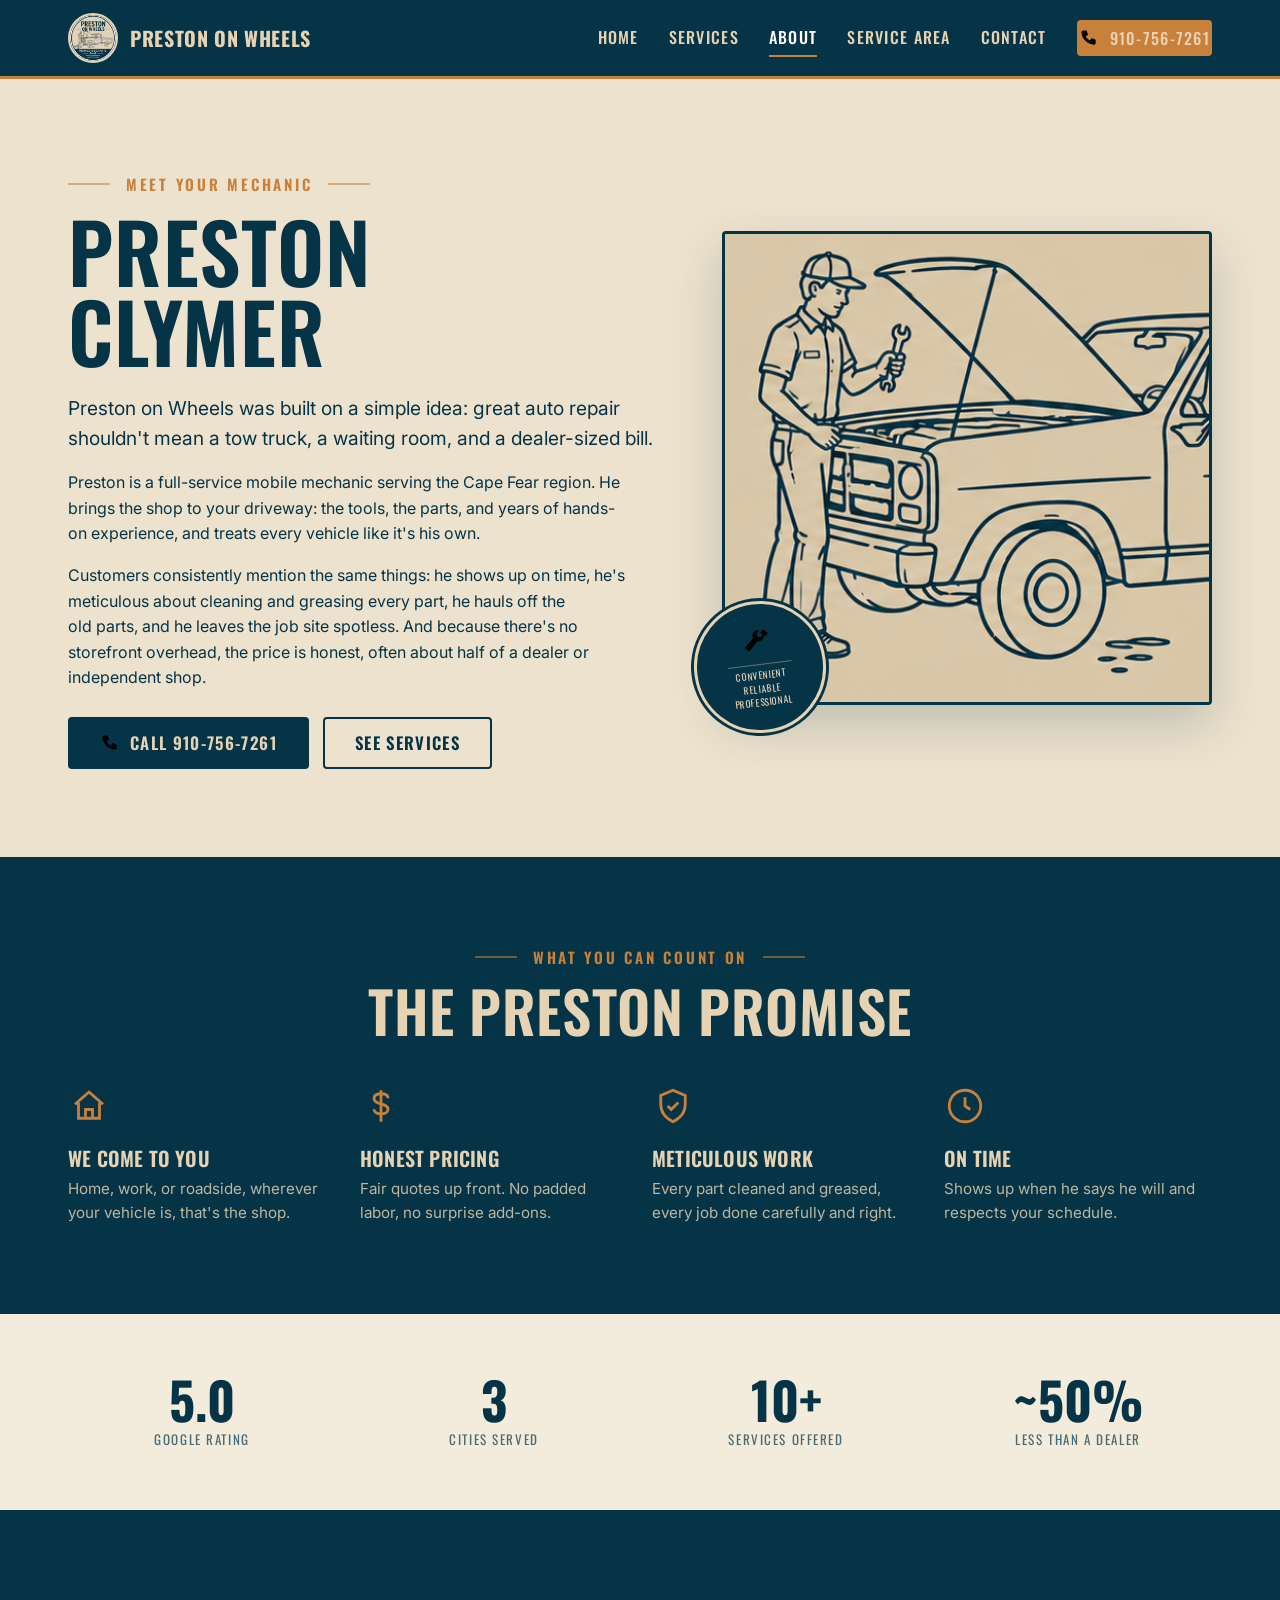
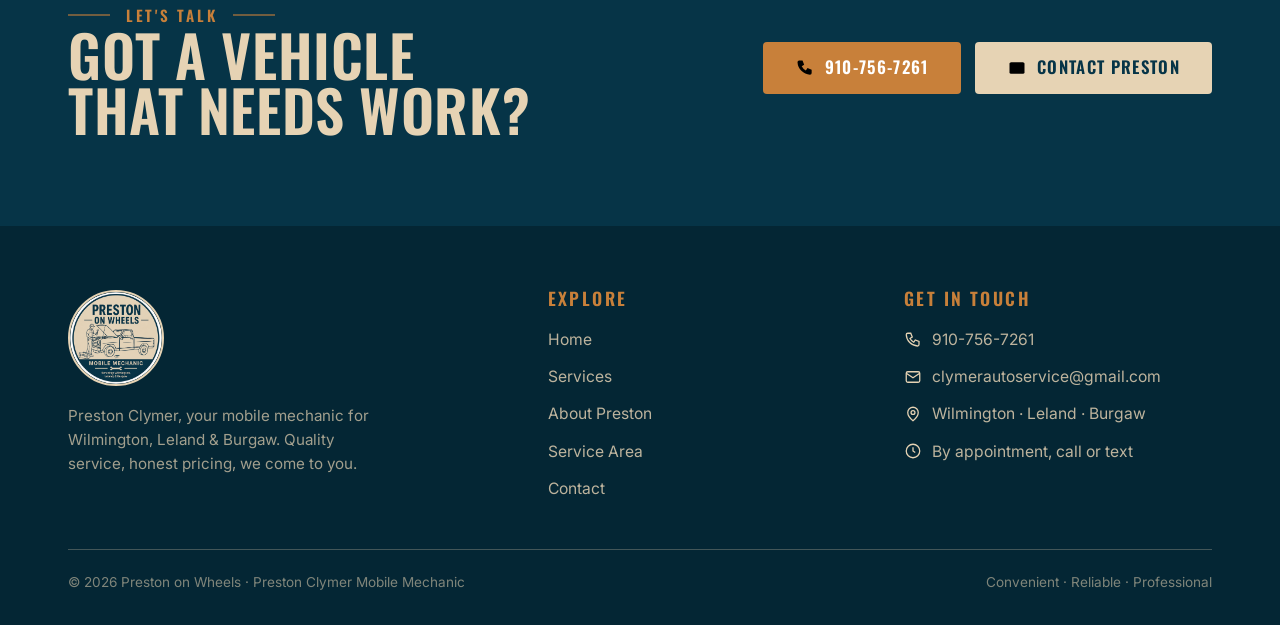
==== about.html @ 5fb44dd3 "Initial implementation of Preston on Wheels website Four-page static site (Home, Services, About, Co" ====
<!DOCTYPE html>
<html lang="en" data-font="oswald">
<head>
<meta charset="UTF-8" />
<meta name="viewport" content="width=device-width, initial-scale=1.0" />
<title>About · Preston on Wheels</title>
<meta name="description" content="Meet Preston Clymer, the mobile mechanic behind Preston on Wheels: honest, meticulous auto repair that comes to you in Wilmington, Leland & Burgaw, NC." />
<link rel="stylesheet" href="styles.css" />
</head>
<body>

<header class="nav">
  <div class="container nav__inner">
    <a class="nav__brand" href="index.html">
      <img src="assets/logo-circle.png" alt="Preston on Wheels" />
      <span class="nav__brand-text"><span>Preston on Wheels</span></span>
    </a>
    <button class="nav__toggle" aria-label="Menu" onclick="document.getElementById('navlinks').classList.toggle('open')">
      <svg width="28" height="28"><use href="assets/icons.svg#i-menu"/></svg>
    </button>
    <nav class="nav__links" id="navlinks">
      <a href="index.html">Home</a>
      <a href="services.html">Services</a>
      <a href="about.html" aria-current="page">About</a>
      <a href="index.html#area">Service Area</a>
      <a href="contact.html">Contact</a>
      <a class="btn btn--amber nav__phone" href="tel:9107567261"><svg><use href="assets/icons.svg#i-phone"/></svg> 910-756-7261</a>
    </nav>
  </div>
</header>

<!-- intro split -->
<section class="section section--cream about-intro">
  <div class="container about-intro__grid">
    <div class="about-intro__text reveal">
      <span class="eyebrow eyebrow--amber both">Meet Your Mechanic</span>
      <h1 class="display">Preston<br/>Clymer</h1>
      <p class="lead">Preston on Wheels was built on a simple idea: great auto repair shouldn't mean a tow truck, a waiting room, and a dealer-sized bill.</p>
      <p>Preston is a full-service mobile mechanic serving the Cape Fear region. He brings the shop to your driveway: the tools, the parts, and years of hands-on experience, and treats every vehicle like it's his own.</p>
      <p>Customers consistently mention the same things: he shows up on time, he's meticulous about cleaning and greasing every part, he hauls off the old parts, and he leaves the job site spotless. And because there's no storefront overhead, the price is honest, often about half of a dealer or independent shop.</p>
      <div class="about-cta">
        <a class="btn btn--navy" href="tel:9107567261"><svg><use href="assets/icons.svg#i-phone"/></svg> Call 910-756-7261</a>
        <a class="btn btn--outline on-cream" href="services.html">See Services</a>
      </div>
    </div>
    <div class="about-intro__art reveal">
      <img class="about-photo" src="assets/mechanic-vignette.png" alt="Preston working under the hood" />
      <div class="emblem about-emblem">
        <svg><use href="assets/icons.svg#i-tools"/></svg>
        <div class="rule"></div>
        <span>Convenient<br/>Reliable<br/>Professional</span>
      </div>
    </div>
  </div>
</section>

<!-- values -->
<section class="section section--navy">
  <div class="container">
    <div class="reviews-head reveal">
      <span class="eyebrow eyebrow--amber eyebrow--center both">What You Can Count On</span>
      <h2 class="section-title" style="text-align:center">The Preston promise</h2>
    </div>
    <div class="promise-grid reveal">
      <div class="promise"><svg><use href="assets/icons.svg#i-house"/></svg><h3>We Come To You</h3><p>Home, work, or roadside, wherever your vehicle is, that's the shop.</p></div>
      <div class="promise"><svg><use href="assets/icons.svg#i-dollar"/></svg><h3>Honest Pricing</h3><p>Fair quotes up front. No padded labor, no surprise add-ons.</p></div>
      <div class="promise"><svg><use href="assets/icons.svg#i-shield"/></svg><h3>Meticulous Work</h3><p>Every part cleaned and greased, every job done carefully and right.</p></div>
      <div class="promise"><svg><use href="assets/icons.svg#i-clock"/></svg><h3>On Time</h3><p>Shows up when he says he will and respects your schedule.</p></div>
    </div>
  </div>
</section>

<!-- stat band -->
<section class="section section--soft section--tight">
  <div class="container stat-row reveal">
    <div class="stat"><span class="stat__n">5.0</span><span class="stat__l">Google Rating</span></div>
    <div class="stat"><span class="stat__n">3</span><span class="stat__l">Cities Served</span></div>
    <div class="stat"><span class="stat__n">10+</span><span class="stat__l">Services Offered</span></div>
    <div class="stat"><span class="stat__n">~50%</span><span class="stat__l">Less Than A Dealer</span></div>
  </div>
</section>

<!-- CTA -->
<section class="section section--navy cta-band">
  <div class="container cta-band__inner reveal">
    <div>
      <span class="eyebrow eyebrow--amber both">Let's talk</span>
      <h2 class="section-title">Got a vehicle<br/>that needs work?</h2>
    </div>
    <div class="cta-band__actions">
      <a class="btn btn--amber" href="tel:9107567261"><svg><use href="assets/icons.svg#i-phone"/></svg> 910-756-7261</a>
      <a class="btn btn--cream" href="contact.html"><svg><use href="assets/icons.svg#i-mail"/></svg> Contact Preston</a>
    </div>
  </div>
</section>

<footer class="footer">
  <div class="container">
    <div class="footer__grid">
      <div class="footer__brand">
        <img src="assets/logo-circle.png" alt="Preston on Wheels" />
        <p>Preston Clymer, your mobile mechanic for Wilmington, Leland &amp; Burgaw. Quality service, honest pricing, we come to you.</p>
      </div>
      <div>
        <h4>Explore</h4>
        <ul>
          <li><a href="index.html">Home</a></li>
          <li><a href="services.html">Services</a></li>
          <li><a href="about.html">About Preston</a></li>
          <li><a href="index.html#area">Service Area</a></li>
          <li><a href="contact.html">Contact</a></li>
        </ul>
      </div>
      <div>
        <h4>Get In Touch</h4>
        <ul class="footer__contact">
          <li><a href="tel:9107567261"><svg><use href="assets/icons.svg#i-phone"/></svg> 910-756-7261</a></li>
          <li><a href="mailto:clymerautoservice@gmail.com"><svg><use href="assets/icons.svg#i-mail"/></svg> clymerautoservice@gmail.com</a></li>
          <li><svg><use href="assets/icons.svg#i-pin"/></svg> Wilmington · Leland · Burgaw</li>
          <li><svg><use href="assets/icons.svg#i-clock"/></svg> By appointment, call or text</li>
        </ul>
      </div>
    </div>
    <div class="footer__bottom">
      <span>© 2026 Preston on Wheels · Preston Clymer Mobile Mechanic</span>
      <span>Convenient · Reliable · Professional</span>
    </div>
  </div>
</footer>

<script src="site.js"></script>
</body>
</html>
---- styles.css ----
/* ============================================================
   PRESTON ON WHEELS — shared design system
   Navy + cream vintage garage signage
   ============================================================ */

@import url('https://fonts.googleapis.com/css2?family=Bebas+Neue&family=Oswald:wght@300;400;500;600;700&family=Zilla+Slab:wght@400;500;600;700&family=Inter:wght@400;500;600;700&display=swap');

:root {
  /* brand palette — sampled from the flyer */
  --navy:        #063447;
  --navy-800:    #0a3f55;
  --navy-700:    #114c64;
  --navy-900:    #042634;
  --cream:       #e6d3b4;   /* card cream */
  --cream-bg:    #ede2cd;   /* page background */
  --cream-soft:  #f3ecdc;   /* lighter panels */
  --cream-deep:  #ddc8a4;
  --amber:       #c8803a;   /* sparing accent — stars, hovers */
  --amber-deep:  #a9692c;
  --ink:         #063447;
  --line:        rgba(6, 52, 71, 0.18);
  --line-cream:  rgba(230, 211, 180, 0.28);

  /* type — heading family is swappable via Tweaks */
  --font-head: 'Oswald', sans-serif;
  --font-body: 'Inter', sans-serif;
  --head-weight: 600;
  --head-spacing: 0.01em;

  --maxw: 1200px;
  --radius: 4px;
}

/* heading-font variants set on <html data-font> */
html[data-font="bebas"]  { --font-head: 'Bebas Neue', sans-serif; --head-weight: 400; --head-spacing: 0.03em; }
html[data-font="oswald"] { --font-head: 'Oswald', sans-serif;     --head-weight: 600; --head-spacing: 0.01em; }
html[data-font="slab"]   { --font-head: 'Zilla Slab', serif;      --head-weight: 700; --head-spacing: 0em; }

* { box-sizing: border-box; margin: 0; padding: 0; }

html { scroll-behavior: smooth; }

body {
  font-family: var(--font-body);
  background: var(--cream-bg);
  color: var(--ink);
  line-height: 1.6;
  -webkit-font-smoothing: antialiased;
  text-rendering: optimizeLegibility;
}

/* subtle paper grain on cream background */
body::before {
  content: "";
  position: fixed;
  inset: 0;
  pointer-events: none;
  z-index: 0;
  opacity: 0.5;
  background-image: url("data:image/svg+xml,%3Csvg xmlns='http://www.w3.org/2000/svg' width='160' height='160'%3E%3Cfilter id='n'%3E%3CfeTurbulence type='fractalNoise' baseFrequency='0.9' numOctaves='2' stitchTiles='stitch'/%3E%3CfeColorMatrix type='saturate' values='0'/%3E%3C/filter%3E%3Crect width='100%25' height='100%25' filter='url(%23n)' opacity='0.05'/%3E%3C/svg%3E");
}

img { max-width: 100%; display: block; }

a { color: inherit; text-decoration: none; }

/* ---------- layout ---------- */
.container { width: 100%; max-width: var(--maxw); margin: 0 auto; padding: 0 28px; }
.section { position: relative; z-index: 1; padding: 88px 0; }
.section--navy { background: var(--navy); color: var(--cream); }
.section--cream { background: var(--cream-bg); }
.section--soft  { background: var(--cream-soft); }
.section--tight { padding: 60px 0; }

/* ---------- type ---------- */
h1, h2, h3, h4 { font-family: var(--font-head); font-weight: var(--head-weight); letter-spacing: var(--head-spacing); line-height: 1.0; text-transform: uppercase; }
.display { font-size: clamp(2.8rem, 6.4vw, 5.5rem); line-height: 0.98; }
h2.section-title { font-size: clamp(2.2rem, 4.5vw, 3.6rem); line-height: 0.96; }
h3 { font-size: 1.5rem; line-height: 1.05; }
p { text-wrap: pretty; }
.lead { font-size: 1.2rem; line-height: 1.6; }

/* eyebrow — kicker label flanked by rules (matches flyer headers) */
.eyebrow {
  display: inline-flex; align-items: center; gap: 16px;
  font-family: var(--font-head); font-weight: 600;
  text-transform: uppercase; letter-spacing: 0.18em;
  font-size: 0.95rem;
}
.eyebrow.both::before, .eyebrow.both::after {
  content: ""; height: 2px; width: 42px; background: currentColor; opacity: 0.55;
}
.eyebrow--center { display: flex; justify-content: center; }
.eyebrow--amber { color: var(--amber); }

/* ---------- buttons ---------- */
.btn {
  display: inline-flex; align-items: center; gap: 10px;
  font-family: var(--font-head); font-weight: 600; text-transform: uppercase;
  letter-spacing: 0.08em; font-size: 1.05rem;
  padding: 14px 30px; border: 2px solid transparent; border-radius: var(--radius);
  cursor: pointer; transition: transform .15s ease, background .2s ease, color .2s ease, box-shadow .2s ease;
  line-height: 1; white-space: nowrap;
}
.btn svg { width: 20px; height: 20px; }
.btn--navy { background: var(--navy); color: var(--cream); }
.btn--navy:hover { background: var(--navy-900); transform: translateY(-2px); }
.btn--cream { background: var(--cream); color: var(--navy); }
.btn--cream:hover { background: #fff; transform: translateY(-2px); }
.btn--amber { background: var(--amber); color: #fff; }
.btn--amber:hover { background: var(--amber-deep); transform: translateY(-2px); }
.btn--outline { background: transparent; border-color: currentColor; }
.btn--outline:hover { background: currentColor; }
.btn--outline.on-navy:hover { color: var(--navy); }
.btn--outline.on-cream:hover { color: var(--cream); }

/* ---------- top nav ---------- */
.nav {
  position: sticky; top: 0; z-index: 50;
  background: var(--navy); color: var(--cream);
  border-bottom: 3px solid var(--amber);
}
.nav__inner { display: flex; align-items: center; justify-content: space-between; height: 76px; }
.nav__brand { display: flex; align-items: center; gap: 12px; }
.nav__brand img { width: 50px; height: 50px; border-radius: 50%; border: 2px solid var(--cream); }
.nav__brand-text { font-family: var(--font-head); font-weight: 700; text-transform: uppercase; line-height: 0.9; letter-spacing: 0.04em; }
.nav__brand-text small { display: block; font-size: 0.62rem; letter-spacing: 0.28em; color: var(--amber); font-weight: 500; }
.nav__brand-text span { font-size: 1.25rem; }
.nav__links { display: flex; align-items: center; gap: 30px; }
.nav__links a {
  font-family: var(--font-head); text-transform: uppercase; letter-spacing: 0.08em;
  font-weight: 500; font-size: 1rem; padding: 6px 0; position: relative; color: var(--cream);
}
.nav__links a::after { content: ""; position: absolute; left: 0; right: 100%; bottom: 0; height: 2px; background: var(--amber); transition: right .25s ease; }
.nav__links a:hover::after, .nav__links a[aria-current="page"]::after { right: 0; }
.nav__links a[aria-current="page"] { color: #fff; }
.nav__phone { display: inline-flex; align-items: center; gap: 11px; white-space: nowrap; padding: 13px 24px; letter-spacing: 0.04em; }
.nav__phone svg { flex: none; }
.nav__toggle { display: none; background: none; border: 0; color: var(--cream); cursor: pointer; }

/* ---------- footer ---------- */
.footer { background: var(--navy-900); color: var(--cream); padding: 64px 0 32px; position: relative; z-index: 1; }
.footer__grid { display: grid; grid-template-columns: 1.4fr 1fr 1fr; gap: 48px; }
.footer__brand img { width: 96px; height: 96px; border-radius: 50%; border: 2px solid var(--cream); margin-bottom: 18px; }
.footer__brand p { color: rgba(230,211,180,0.7); font-size: 0.95rem; max-width: 32ch; }
.footer h4 { font-size: 1.1rem; letter-spacing: 0.14em; margin-bottom: 20px; color: var(--amber); }
.footer ul { list-style: none; display: flex; flex-direction: column; gap: 12px; }
.footer ul a, .footer ul li { color: rgba(230,211,180,0.82); font-size: 0.98rem; }
.footer ul a:hover { color: #fff; }
.footer__contact li { display: flex; align-items: center; gap: 10px; }
.footer__contact li a { display: flex; align-items: center; gap: 10px; }
.footer__contact svg { flex: none; width: 18px; height: 18px; color: var(--cream); stroke: currentColor; fill: none; stroke-width: 1.7; }
.footer__bottom { margin-top: 48px; padding-top: 22px; border-top: 1px solid var(--line-cream); display: flex; justify-content: space-between; gap: 16px; flex-wrap: wrap; color: rgba(230,211,180,0.55); font-size: 0.85rem; }

/* ---------- emblem / badge ---------- */
.emblem {
  display: inline-flex; flex-direction: column; align-items: center; justify-content: center;
  width: 132px; height: 132px; border-radius: 50%;
  background: var(--navy); color: var(--cream); border: 3px solid var(--cream);
  box-shadow: 0 0 0 3px var(--navy);
  text-align: center; gap: 4px; padding: 10px;
}
.emblem svg { width: 36px; height: 36px; color: var(--cream); }
.emblem span { font-family: var(--font-head); font-size: 0.58rem; letter-spacing: 0.07em; line-height: 1.5; text-transform: uppercase; }
.emblem .rule { width: 60%; height: 1px; background: var(--cream-light, var(--cream)); opacity: .4; }

/* ---------- service cards ---------- */
.svc-grid { display: grid; grid-template-columns: repeat(auto-fill, minmax(250px, 1fr)); gap: 18px; }
.svc-grid--3 { grid-template-columns: repeat(3, 1fr); }
@media (max-width: 860px) { .svc-grid--3 { grid-template-columns: repeat(2, 1fr); } }
@media (max-width: 560px) { .svc-grid--3 { grid-template-columns: 1fr; } }
.svc {
  display: flex; align-items: center; gap: 16px;
  background: var(--cream-soft); border: 1.5px solid var(--line);
  padding: 18px 20px; border-radius: var(--radius);
  transition: transform .15s ease, box-shadow .2s ease, background .2s ease;
}
.svc:hover { transform: translateY(-3px); box-shadow: 0 10px 24px rgba(6,52,71,0.12); background: #fff; }
.svc__ic {
  flex: none; width: 54px; height: 54px; border-radius: 50%;
  background: var(--navy); color: var(--cream);
  display: grid; place-items: center;
}
.svc__ic svg { width: 28px; height: 28px; }
.svc__t { font-family: var(--font-head); font-weight: 600; text-transform: uppercase; letter-spacing: 0.04em; font-size: 1.15rem; line-height: 1; }
.svc__d { font-size: 0.86rem; color: rgba(6,52,71,0.66); margin-top: 4px; }

/* ---------- reviews ---------- */
.reviews { display: grid; grid-template-columns: repeat(3, 1fr); gap: 24px; }
.review {
  background: var(--cream-soft); border: 1.5px solid var(--line); border-radius: var(--radius);
  padding: 30px; display: flex; flex-direction: column; gap: 16px; position: relative;
}
.review__stars { display: flex; gap: 3px; color: var(--amber); }
.review__stars svg { width: 20px; height: 20px; }
.review__body { font-size: 0.98rem; line-height: 1.62; }
.review__who { display: flex; align-items: center; gap: 12px; margin-top: auto; }
.review__avatar { width: 42px; height: 42px; border-radius: 50%; background: var(--navy); color: var(--cream); display: grid; place-items: center; font-family: var(--font-head); font-weight: 700; font-size: 1.05rem; }
.review__name { font-family: var(--font-head); font-weight: 600; text-transform: uppercase; letter-spacing: 0.04em; line-height: 1; }
.review__meta { font-size: 0.78rem; color: rgba(6,52,71,0.55); }

/* ---------- FAQ accordion ---------- */
.faq { max-width: 820px; margin: 0 auto; }
.faq details {
  border-bottom: 1.5px solid var(--line-cream);
}
.faq summary {
  list-style: none; cursor: pointer; padding: 26px 48px 26px 0; position: relative;
  font-family: var(--font-head); font-weight: 500; text-transform: uppercase; letter-spacing: 0.03em;
  font-size: 1.35rem; line-height: 1.1;
}
.faq summary::-webkit-details-marker { display: none; }
.faq summary::after {
  content: "+"; position: absolute; right: 6px; top: 50%; transform: translateY(-50%);
  font-size: 1.8rem; font-family: var(--font-body); font-weight: 300; transition: transform .25s ease; line-height: 1;
}
.faq details[open] summary::after { transform: translateY(-50%) rotate(45deg); }
.faq p { padding: 0 48px 28px 0; opacity: 0.85; font-size: 1.02rem; }

/* ---------- map ---------- */
.map-wrap { position: relative; border: 3px solid var(--navy); border-radius: var(--radius); overflow: hidden; box-shadow: 0 16px 40px rgba(6,52,71,0.18); }
#map { height: 480px; width: 100%; }
.leaflet-container { background: var(--cream-deep); font-family: var(--font-body) !important; }
/* vintage tint on map tiles */
.map-tiles { filter: sepia(0.45) saturate(0.7) hue-rotate(160deg) brightness(0.98) contrast(0.95); }
.area-legend { display: flex; flex-wrap: wrap; gap: 22px; margin-top: 22px; }
.area-legend .city { display: flex; align-items: center; gap: 10px; font-family: var(--font-head); text-transform: uppercase; letter-spacing: 0.06em; font-weight: 500; }
.area-legend .dot { width: 16px; height: 16px; border-radius: 50%; background: var(--amber); border: 2px solid var(--navy); }

/* leaflet custom pins + popups */
.pow-pin { display: flex; align-items: center; gap: 7px; transform: translate(-9px, -9px); white-space: nowrap; }
.pow-pin__dot { width: 16px; height: 16px; border-radius: 50%; background: var(--amber); border: 3px solid var(--navy); box-shadow: 0 2px 6px rgba(0,0,0,.3); }
.pow-pin__lbl { font-family: var(--font-head); font-weight: 600; text-transform: uppercase; letter-spacing: 0.05em; font-size: 0.82rem; color: var(--navy); background: var(--cream-soft); padding: 2px 8px; border-radius: 3px; border: 1.5px solid var(--navy); }
.leaflet-popup-content-wrapper { background: var(--navy); color: var(--cream); border-radius: var(--radius); }
.leaflet-popup-content { font-family: var(--font-body); }
.leaflet-popup-tip { background: var(--navy); }
.leaflet-popup-content strong { font-family: var(--font-head); letter-spacing: 0.04em; }
.leaflet-control-zoom a { color: var(--navy) !important; }

/* ---------- misc ---------- */
.kicker-row { display: flex; align-items: baseline; justify-content: space-between; gap: 24px; flex-wrap: wrap; margin-bottom: 40px; }
.stamp { display: inline-flex; align-items: center; gap: 10px; padding: 8px 16px; border: 2px solid currentColor; border-radius: 100px; font-family: var(--font-head); text-transform: uppercase; letter-spacing: 0.12em; font-size: 0.82rem; font-weight: 500; }
.divider-tools { display: flex; align-items: center; justify-content: center; gap: 14px; color: var(--amber); margin: 10px 0; }
.divider-tools::before, .divider-tools::after { content: ""; height: 2px; width: 80px; background: currentColor; opacity: 0.5; }

/* ============================================================
   HERO VARIANTS — only the active one shows (html[data-hero])
   ============================================================ */
.hero { display: none; position: relative; z-index: 1; }
html[data-hero="split"]  .hero--split  { display: grid; }
html[data-hero="emblem"] .hero--emblem { display: block; }
html[data-hero="banner"] .hero--banner { display: block; }

.hero-sub { max-width: 40ch; margin-top: 26px; opacity: 0.9; }
.hero-cta { display: flex; flex-wrap: wrap; gap: 14px; margin-top: 34px; }
.hero-cta--center { justify-content: center; }

/* --- SPLIT --- */
.hero--split { grid-template-columns: 1.05fr 0.95fr; min-height: calc(100vh - 76px); }
.hero-split__text { background: var(--navy); color: var(--cream); display: flex; align-items: center; padding: 60px 0; }
.hero-split__text .container { padding-right: 48px; }
.hero-split__text .display { margin-top: 18px; }
.hero-split__art {
  background: var(--cream-deep); display: grid; place-items: center; padding: 48px;
  background-image: radial-gradient(circle at center, var(--cream-soft), var(--cream-deep));
  position: relative; overflow: hidden;
}
.hero-split__art::before {
  content: ""; position: absolute; inset: 0;
  background-image: repeating-linear-gradient(45deg, transparent 0 22px, rgba(6,52,71,0.04) 22px 44px);
}
.hero-logo { width: min(78%, 460px); height: auto; border-radius: 50%; position: relative; box-shadow: 0 24px 60px rgba(6,52,71,0.28); border: 5px solid var(--navy); }
.hero-stamps { display: flex; flex-wrap: wrap; gap: 12px; margin-top: 34px; }
.hero-stamps .stamp { color: var(--cream); }

/* --- EMBLEM --- */
.hero--emblem { background: var(--cream-bg); padding: 76px 0 90px; text-align: center; overflow: hidden; }
.hero-emblem__inner { display: flex; flex-direction: column; align-items: center; position: relative; z-index: 2; }
.hero-emblem-logo { width: min(56%, 300px); border-radius: 50%; border: 5px solid var(--navy); box-shadow: 0 20px 50px rgba(6,52,71,0.25); margin-bottom: 30px; }
.hero--emblem .display { margin-top: 16px; }
.hero--emblem .hero-sub { margin-left: auto; margin-right: auto; max-width: 52ch; }
.hero-deco { position: absolute; color: var(--navy); opacity: 0.06; z-index: 1; }
.hero-deco--l { top: 8%; left: -50px; }
.hero-deco--r { bottom: 4%; right: -60px; }

/* --- BANNER --- */
.hero--banner { background: var(--navy); color: var(--cream); padding: 70px 0; overflow: hidden; }
.hero-banner__inner { display: grid; grid-template-columns: 1fr 1fr; gap: 40px; align-items: center; }
.hero-banner__text .display { margin-top: 16px; }
.hero-banner__art { position: relative; }
.hero-banner__art img { width: 100%; border-radius: var(--radius); border: 3px solid var(--cream); background: var(--cream-deep); filter: saturate(1.02); }
.hero-banner__emblem { position: absolute; top: -24px; right: 18px; z-index: 3; transform: rotate(-6deg); }

/* banner — cream variant (html[data-banner="cream"]) */
html[data-banner="cream"] .hero--banner { background: var(--cream-bg); color: var(--navy); }
html[data-banner="cream"] .hero--banner .hero-banner__art img { border-color: var(--navy); }
html[data-banner="cream"] .hero--banner .btn--outline.on-navy { color: var(--navy); }
html[data-banner="cream"] .hero--banner .btn--outline.on-navy:hover { color: var(--cream); }

/* ---------- value strip ---------- */
.value-row { display: grid; grid-template-columns: repeat(3, 1fr); gap: 36px; }
.value { display: flex; gap: 16px; align-items: flex-start; }
.value svg { flex: none; width: 44px; height: 44px; color: var(--amber); stroke: currentColor; fill: none; stroke-width: 1.6; }
.value h3 { font-size: 1.3rem; margin-bottom: 4px; }
.value p { font-size: 0.96rem; opacity: 0.78; }

/* ---------- reviews head ---------- */
.reviews-head { display: flex; flex-direction: column; align-items: center; gap: 14px; margin-bottom: 46px; }

/* ---------- cta band ---------- */
.cta-band__inner { display: flex; align-items: center; justify-content: space-between; gap: 32px; flex-wrap: wrap; }
.cta-band__actions { display: flex; gap: 14px; flex-wrap: wrap; }
.area-blurb { max-width: 34ch; opacity: 0.82; align-self: center; }

/* ---------- page header ---------- */
.page-head { padding: 70px 0 76px; }
.page-head .display { margin-top: 16px; }
.page-head .hero-sub { max-width: 52ch; }

/* ---------- services page ---------- */
.svc-grid--full { grid-template-columns: repeat(auto-fill, minmax(330px, 1fr)); }
.svc--lg { align-items: flex-start; padding: 24px; }
.not-listed {
  display: flex; align-items: center; gap: 22px; flex-wrap: wrap;
  margin-top: 36px; padding: 28px 32px; background: var(--navy); color: var(--cream);
  border-radius: var(--radius);
}
.not-listed svg { color: var(--cream); flex: none; stroke: currentColor; fill: none; stroke-width: 1.6; }
.not-listed p { flex: 1; min-width: 220px; font-size: 1.05rem; }
.not-listed strong { font-family: var(--font-head); letter-spacing: 0.03em; }

/* ---------- steps ---------- */
.steps { display: grid; grid-template-columns: repeat(4, 1fr); gap: 24px; }
.step { background: var(--cream-soft); border: 1.5px solid var(--line); border-radius: var(--radius); padding: 30px 26px; position: relative; }
.step__n { font-family: var(--font-head); font-weight: 700; font-size: 2.6rem; color: var(--cream-deep); line-height: 1; display: block; }
.step__ic { width: 40px; height: 40px; color: var(--amber); stroke: currentColor; fill: none; stroke-width: 1.6; margin: 14px 0 16px; }
.step h3 { font-size: 1.3rem; margin-bottom: 8px; }
.step p { font-size: 0.94rem; opacity: 0.78; }

@media (max-width: 900px) {
  .steps { grid-template-columns: 1fr 1fr; }
}
@media (max-width: 560px) {
  .steps { grid-template-columns: 1fr; }
}

/* ---------- about page ---------- */
.about-intro__grid { display: grid; grid-template-columns: 1.1fr 0.9fr; gap: 56px; align-items: center; }
.about-intro__text .display { margin: 14px 0 22px; }
.about-intro__text p { margin-bottom: 16px; max-width: 56ch; }
.about-intro__text p.lead { font-size: 1.2rem; }
.about-cta { display: flex; gap: 14px; flex-wrap: wrap; margin-top: 26px; }
.about-intro__art { position: relative; }
.about-photo { width: 100%; border-radius: var(--radius); border: 3px solid var(--navy); background: var(--cream-deep); box-shadow: 0 20px 50px rgba(6,52,71,0.2); }
.about-emblem { position: absolute; bottom: -28px; left: -28px; transform: rotate(-7deg); }

.promise-grid { display: grid; grid-template-columns: repeat(4, 1fr); gap: 24px; }
.promise { text-align: left; }
.promise svg { width: 42px; height: 42px; color: var(--amber); stroke: currentColor; fill: none; stroke-width: 1.6; margin-bottom: 14px; }
.promise h3 { font-size: 1.25rem; margin-bottom: 8px; }
.promise p { font-size: 0.95rem; opacity: 0.82; }

.stat-row { display: grid; grid-template-columns: repeat(4, 1fr); gap: 24px; text-align: center; }
.stat { display: flex; flex-direction: column; gap: 4px; }
.stat__n { font-family: var(--font-head); font-weight: 700; font-size: 3.2rem; line-height: 1; color: var(--navy); }
.stat__l { font-family: var(--font-head); text-transform: uppercase; letter-spacing: 0.12em; font-size: 0.82rem; opacity: 0.7; }

/* ---------- contact page ---------- */
.contact-grid { display: grid; grid-template-columns: 1fr 1fr; gap: 56px; align-items: start; }
.contact-info .display { margin: 14px 0 20px; }
.contact-list { list-style: none; display: flex; flex-direction: column; gap: 22px; margin-top: 34px; }
.contact-list li { display: flex; align-items: center; gap: 16px; }
.contact-list__ic { flex: none; width: 52px; height: 52px; border-radius: 50%; background: var(--navy); color: var(--cream); display: grid; place-items: center; }
.contact-list__ic svg { width: 24px; height: 24px; }
.contact-list__lbl { display: block; font-family: var(--font-head); text-transform: uppercase; letter-spacing: 0.1em; font-size: 0.78rem; opacity: 0.6; }
.contact-list__val { font-family: var(--font-head); font-size: 1.3rem; font-weight: 600; letter-spacing: 0.02em; }
a.contact-list__val:hover { color: var(--amber-deep); }

.contact-card { background: var(--navy); color: var(--cream); border-radius: var(--radius); padding: 40px; box-shadow: 0 20px 50px rgba(6,52,71,0.2); }
.contact-card h2 { font-size: 1.9rem; }
.contact-card__sub { opacity: 0.78; margin: 10px 0 26px; font-size: 0.98rem; }
.quote-form { display: flex; flex-direction: column; gap: 16px; }
.quote-form label { display: flex; flex-direction: column; gap: 7px; font-family: var(--font-head); text-transform: uppercase; letter-spacing: 0.08em; font-size: 0.82rem; }
.quote-form input, .quote-form select, .quote-form textarea {
  font-family: var(--font-body); font-size: 1rem; text-transform: none; letter-spacing: 0;
  padding: 12px 14px; border-radius: var(--radius); border: 1.5px solid var(--line-cream);
  background: rgba(255,255,255,0.06); color: var(--cream); outline: none;
}
.quote-form input::placeholder, .quote-form textarea::placeholder { color: rgba(230,211,180,0.45); }
.quote-form input:focus, .quote-form select:focus, .quote-form textarea:focus { border-color: var(--amber); background: rgba(255,255,255,0.1); }
.quote-form select option { color: #111; }
.form-row { display: grid; grid-template-columns: 1fr 1fr; gap: 16px; }
.quote-form .btn { justify-content: center; margin-top: 6px; }
.form-note { font-size: 0.82rem; opacity: 0.65; text-align: center; }
.form-note a { color: var(--amber); }

@media (max-width: 900px) {
  .about-intro__grid, .contact-grid { grid-template-columns: 1fr; gap: 40px; }
  .about-intro__art { margin-top: 12px; }
  .about-emblem { left: auto; right: 8px; bottom: -20px; }
  .promise-grid, .stat-row { grid-template-columns: 1fr 1fr; gap: 28px; }
}
@media (max-width: 560px) {
  .form-row { grid-template-columns: 1fr; }
}

@media (max-width: 900px) {
  .hero--split { grid-template-columns: 1fr; min-height: 0; }
  .hero-split__art { padding: 48px 24px 60px; }
  .hero-banner__inner, .value-row { grid-template-columns: 1fr; }
  .hero-banner__art { margin-top: 20px; }
  .hero-banner__emblem { transform: rotate(-6deg) scale(.85); right: 0; }
}

/* reveal on scroll */
.reveal { opacity: 0; transform: translateY(24px); transition: opacity .7s ease, transform .7s ease; }
.reveal.in { opacity: 1; transform: none; }

@media (max-width: 900px) {
  .footer__grid { grid-template-columns: 1fr; gap: 36px; }
  .reviews { grid-template-columns: 1fr; }
  .nav__links { display: none; }
  .nav__links.open { display: flex; position: absolute; top: 76px; left: 0; right: 0; flex-direction: column; background: var(--navy); padding: 20px 28px; gap: 18px; border-bottom: 3px solid var(--amber); }
  .nav__toggle { display: block; }
  .section { padding: 60px 0; }
}
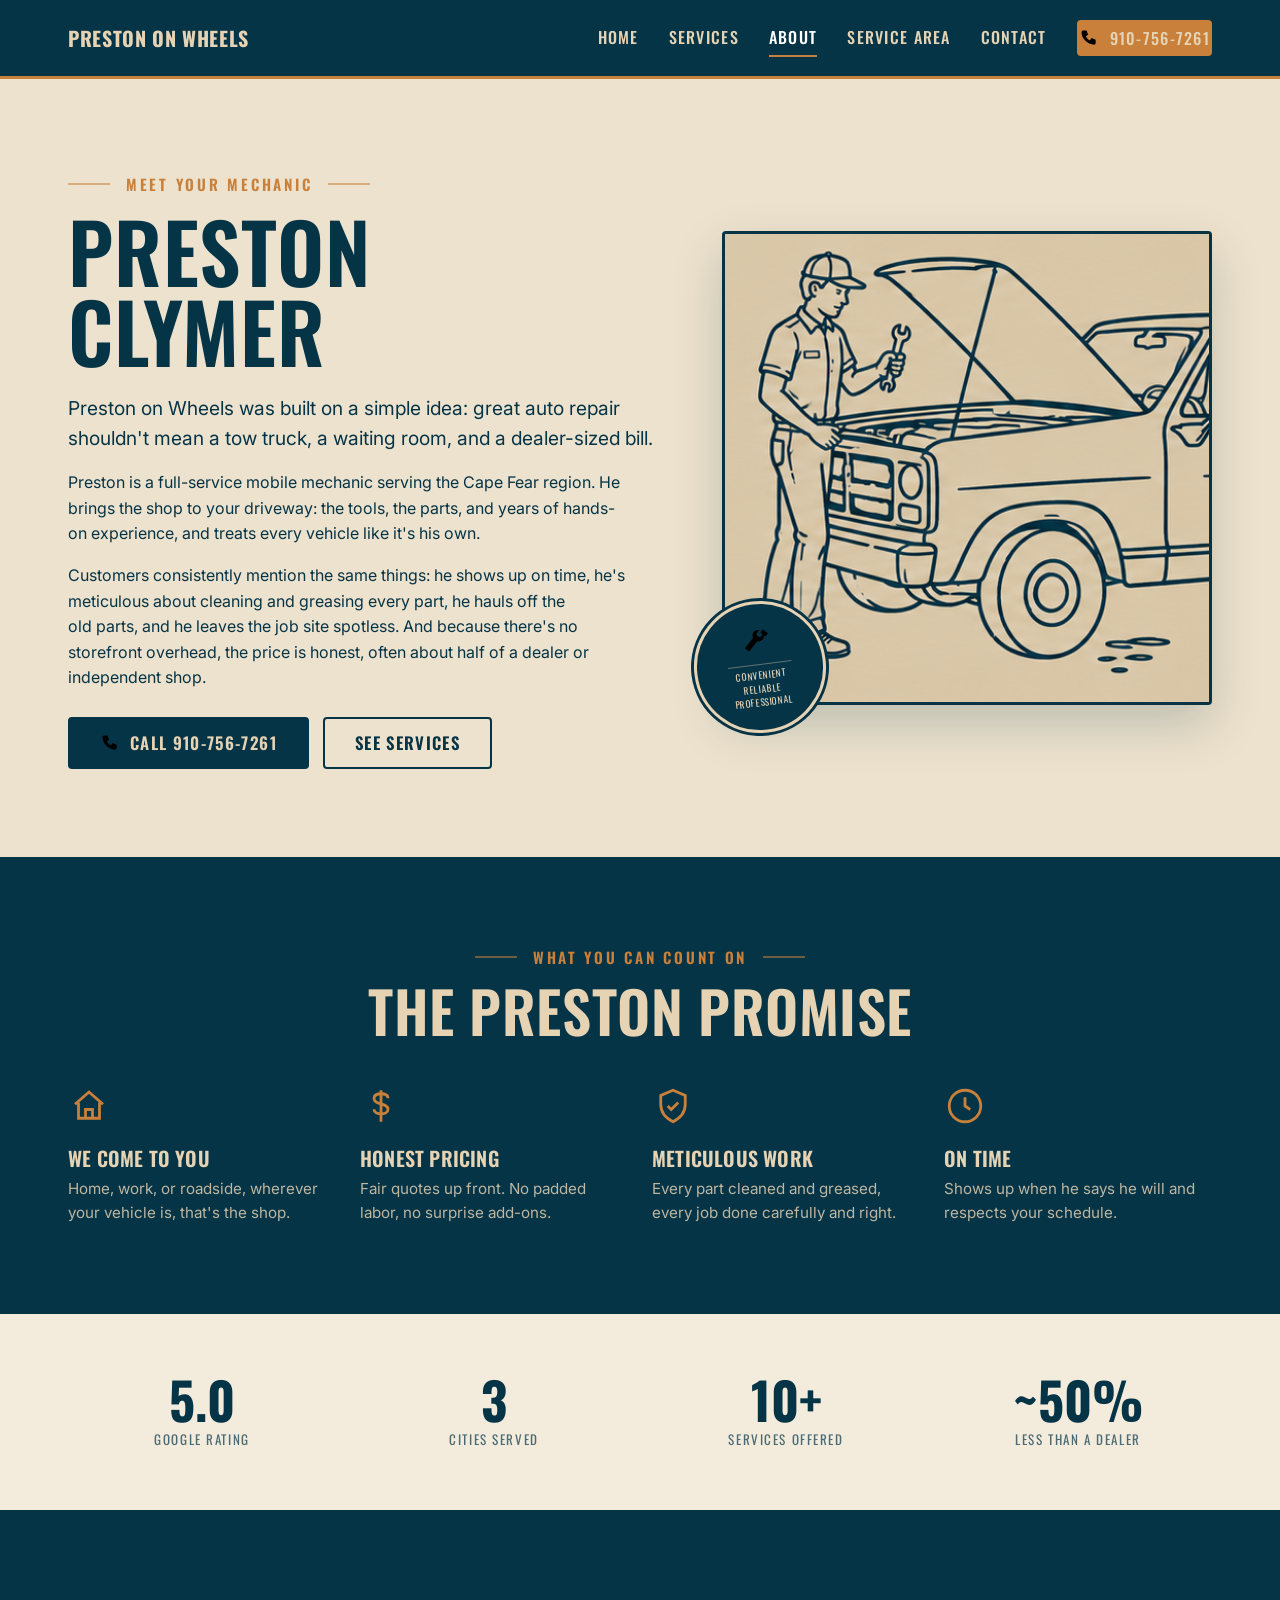
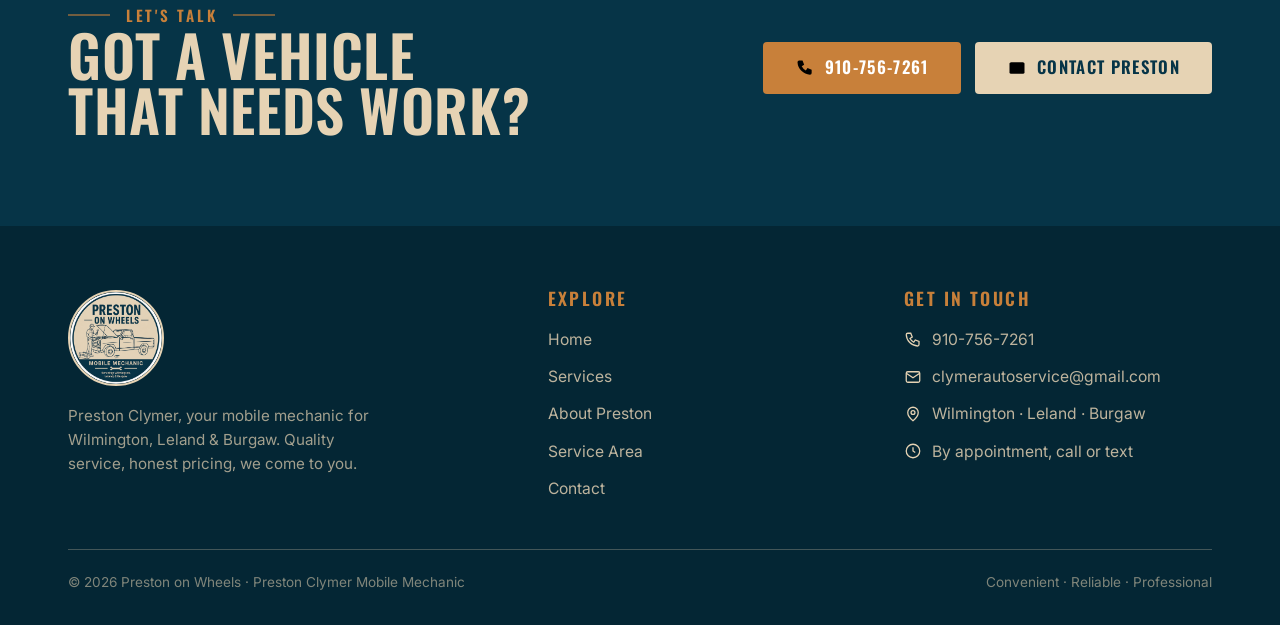
==== commit a1d48c5d: "UI polish: white icons, nav spacing, remove logo, mobile overhaul - Service + contact icons changed " ====
--- a/about.html
+++ b/about.html
@@ -12,7 +12,6 @@
 <header class="nav">
   <div class="container nav__inner">
     <a class="nav__brand" href="index.html">
-      <img src="assets/logo-circle.png" alt="Preston on Wheels" />
       <span class="nav__brand-text"><span>Preston on Wheels</span></span>
     </a>
     <button class="nav__toggle" aria-label="Menu" onclick="document.getElementById('navlinks').classList.toggle('open')">
--- a/styles.css
+++ b/styles.css
@@ -121,8 +121,7 @@
   border-bottom: 3px solid var(--amber);
 }
 .nav__inner { display: flex; align-items: center; justify-content: space-between; height: 76px; }
-.nav__brand { display: flex; align-items: center; gap: 12px; }
-.nav__brand img { width: 50px; height: 50px; border-radius: 50%; border: 2px solid var(--cream); }
+.nav__brand { display: flex; align-items: center; }
 .nav__brand-text { font-family: var(--font-head); font-weight: 700; text-transform: uppercase; line-height: 0.9; letter-spacing: 0.04em; }
 .nav__brand-text small { display: block; font-size: 0.62rem; letter-spacing: 0.28em; color: var(--amber); font-weight: 500; }
 .nav__brand-text span { font-size: 1.25rem; }
@@ -134,7 +133,7 @@
 .nav__links a::after { content: ""; position: absolute; left: 0; right: 100%; bottom: 0; height: 2px; background: var(--amber); transition: right .25s ease; }
 .nav__links a:hover::after, .nav__links a[aria-current="page"]::after { right: 0; }
 .nav__links a[aria-current="page"] { color: #fff; }
-.nav__phone { display: inline-flex; align-items: center; gap: 11px; white-space: nowrap; padding: 13px 24px; letter-spacing: 0.04em; }
+.nav__phone { display: inline-flex; align-items: center; gap: 11px; white-space: nowrap; padding: 13px 32px; letter-spacing: 0.04em; }
 .nav__phone svg { flex: none; }
 .nav__toggle { display: none; background: none; border: 0; color: var(--cream); cursor: pointer; }
 
@@ -178,7 +177,7 @@
 .svc:hover { transform: translateY(-3px); box-shadow: 0 10px 24px rgba(6,52,71,0.12); background: #fff; }
 .svc__ic {
   flex: none; width: 54px; height: 54px; border-radius: 50%;
-  background: var(--navy); color: var(--cream);
+  background: var(--navy); color: #fff;
   display: grid; place-items: center;
 }
 .svc__ic svg { width: 28px; height: 28px; }
@@ -318,7 +317,7 @@
 .page-head .hero-sub { max-width: 52ch; }
 
 /* ---------- services page ---------- */
-.svc-grid--full { grid-template-columns: repeat(auto-fill, minmax(330px, 1fr)); }
+.svc-grid--full { grid-template-columns: repeat(auto-fill, minmax(280px, 1fr)); }
 .svc--lg { align-items: flex-start; padding: 24px; }
 .not-listed {
   display: flex; align-items: center; gap: 22px; flex-wrap: wrap;
@@ -370,7 +369,7 @@
 .contact-info .display { margin: 14px 0 20px; }
 .contact-list { list-style: none; display: flex; flex-direction: column; gap: 22px; margin-top: 34px; }
 .contact-list li { display: flex; align-items: center; gap: 16px; }
-.contact-list__ic { flex: none; width: 52px; height: 52px; border-radius: 50%; background: var(--navy); color: var(--cream); display: grid; place-items: center; }
+.contact-list__ic { flex: none; width: 52px; height: 52px; border-radius: 50%; background: var(--navy); color: #fff; display: grid; place-items: center; }
 .contact-list__ic svg { width: 24px; height: 24px; }
 .contact-list__lbl { display: block; font-family: var(--font-head); text-transform: uppercase; letter-spacing: 0.1em; font-size: 0.78rem; opacity: 0.6; }
 .contact-list__val { font-family: var(--font-head); font-size: 1.3rem; font-weight: 600; letter-spacing: 0.02em; }
@@ -420,7 +419,91 @@
   .footer__grid { grid-template-columns: 1fr; gap: 36px; }
   .reviews { grid-template-columns: 1fr; }
   .nav__links { display: none; }
-  .nav__links.open { display: flex; position: absolute; top: 76px; left: 0; right: 0; flex-direction: column; background: var(--navy); padding: 20px 28px; gap: 18px; border-bottom: 3px solid var(--amber); }
-  .nav__toggle { display: block; }
+  .nav__links.open { display: flex; position: absolute; top: 76px; left: 0; right: 0; flex-direction: column; background: var(--navy); padding: 20px 28px; gap: 18px; border-bottom: 3px solid var(--amber); z-index: 49; }
+  .nav__links.open .nav__phone { width: 100%; justify-content: center; }
+  .nav__toggle { display: block; padding: 6px; }
   .section { padding: 60px 0; }
-}
+  /* reset extra hero text right-padding on stacked layout */
+  .hero-split__text .container { padding-right: 28px; }
+}
+
+/* ============================================================
+   MOBILE (≤ 600px) — compact layout, touch-friendly
+   ============================================================ */
+@media (max-width: 600px) {
+  body { overflow-x: hidden; }
+  .container { padding: 0 18px; }
+  .section { padding: 52px 0; }
+  .section--tight { padding: 36px 0; }
+  .page-head { padding: 44px 0 52px; }
+
+  /* scale headings for small viewports */
+  .display { font-size: clamp(2.2rem, 8.5vw, 2.8rem); }
+  h2.section-title { font-size: clamp(1.75rem, 6.5vw, 2.2rem); }
+  h3 { font-size: 1.25rem; }
+
+  /* kicker rows stack */
+  .kicker-row { flex-direction: column; align-items: flex-start; gap: 16px; }
+
+  /* hero split */
+  .hero-split__art { padding: 36px 18px 44px; }
+  .hero-logo { width: min(62%, 240px); }
+  .hero-stamps { gap: 8px; }
+  .stamp { font-size: 0.76rem; padding: 6px 12px; }
+
+  /* hero banner */
+  .hero--banner { padding: 44px 0; }
+  .hero-banner__emblem { display: none; }
+
+  /* hero emblem */
+  .hero--emblem { padding: 48px 0 56px; }
+
+  /* value strip */
+  .value-row { gap: 20px; }
+  .value svg { width: 36px; height: 36px; }
+
+  /* services grid: single column on small screens */
+  .svc-grid--full { grid-template-columns: 1fr; }
+
+  /* map shorter on mobile */
+  #map { height: 300px; }
+  .area-legend { gap: 14px; }
+
+  /* reviews */
+  .review { padding: 22px 18px; }
+
+  /* FAQ */
+  .faq summary { font-size: 1.1rem; padding: 18px 38px 18px 0; }
+  .faq p { padding-bottom: 20px; }
+
+  /* CTA band */
+  .cta-band__actions { flex-direction: column; width: 100%; }
+  .cta-band__actions .btn { justify-content: center; width: 100%; }
+
+  /* not-listed box on services page */
+  .not-listed { flex-direction: column; align-items: flex-start; padding: 22px 18px; gap: 14px; }
+  .not-listed .btn { width: 100%; justify-content: center; }
+
+  /* steps (services page how-it-works) */
+  .steps { gap: 16px; }
+
+  /* about emblem badge — too tight on small screens */
+  .about-emblem { display: none; }
+
+  /* stats / promise */
+  .promise-grid { grid-template-columns: 1fr 1fr; gap: 18px; }
+  .stat-row { grid-template-columns: 1fr 1fr; gap: 16px; }
+  .stat__n { font-size: 2.4rem; }
+
+  /* contact */
+  .contact-list { gap: 18px; }
+  .contact-card { padding: 26px 18px; }
+
+  /* footer */
+  .footer { padding: 48px 0 24px; }
+  .footer__grid { gap: 28px; }
+  .footer__bottom { flex-direction: column; gap: 6px; }
+
+  /* eyebrow rule lines shorter */
+  .eyebrow.both::before, .eyebrow.both::after { width: 24px; }
+}
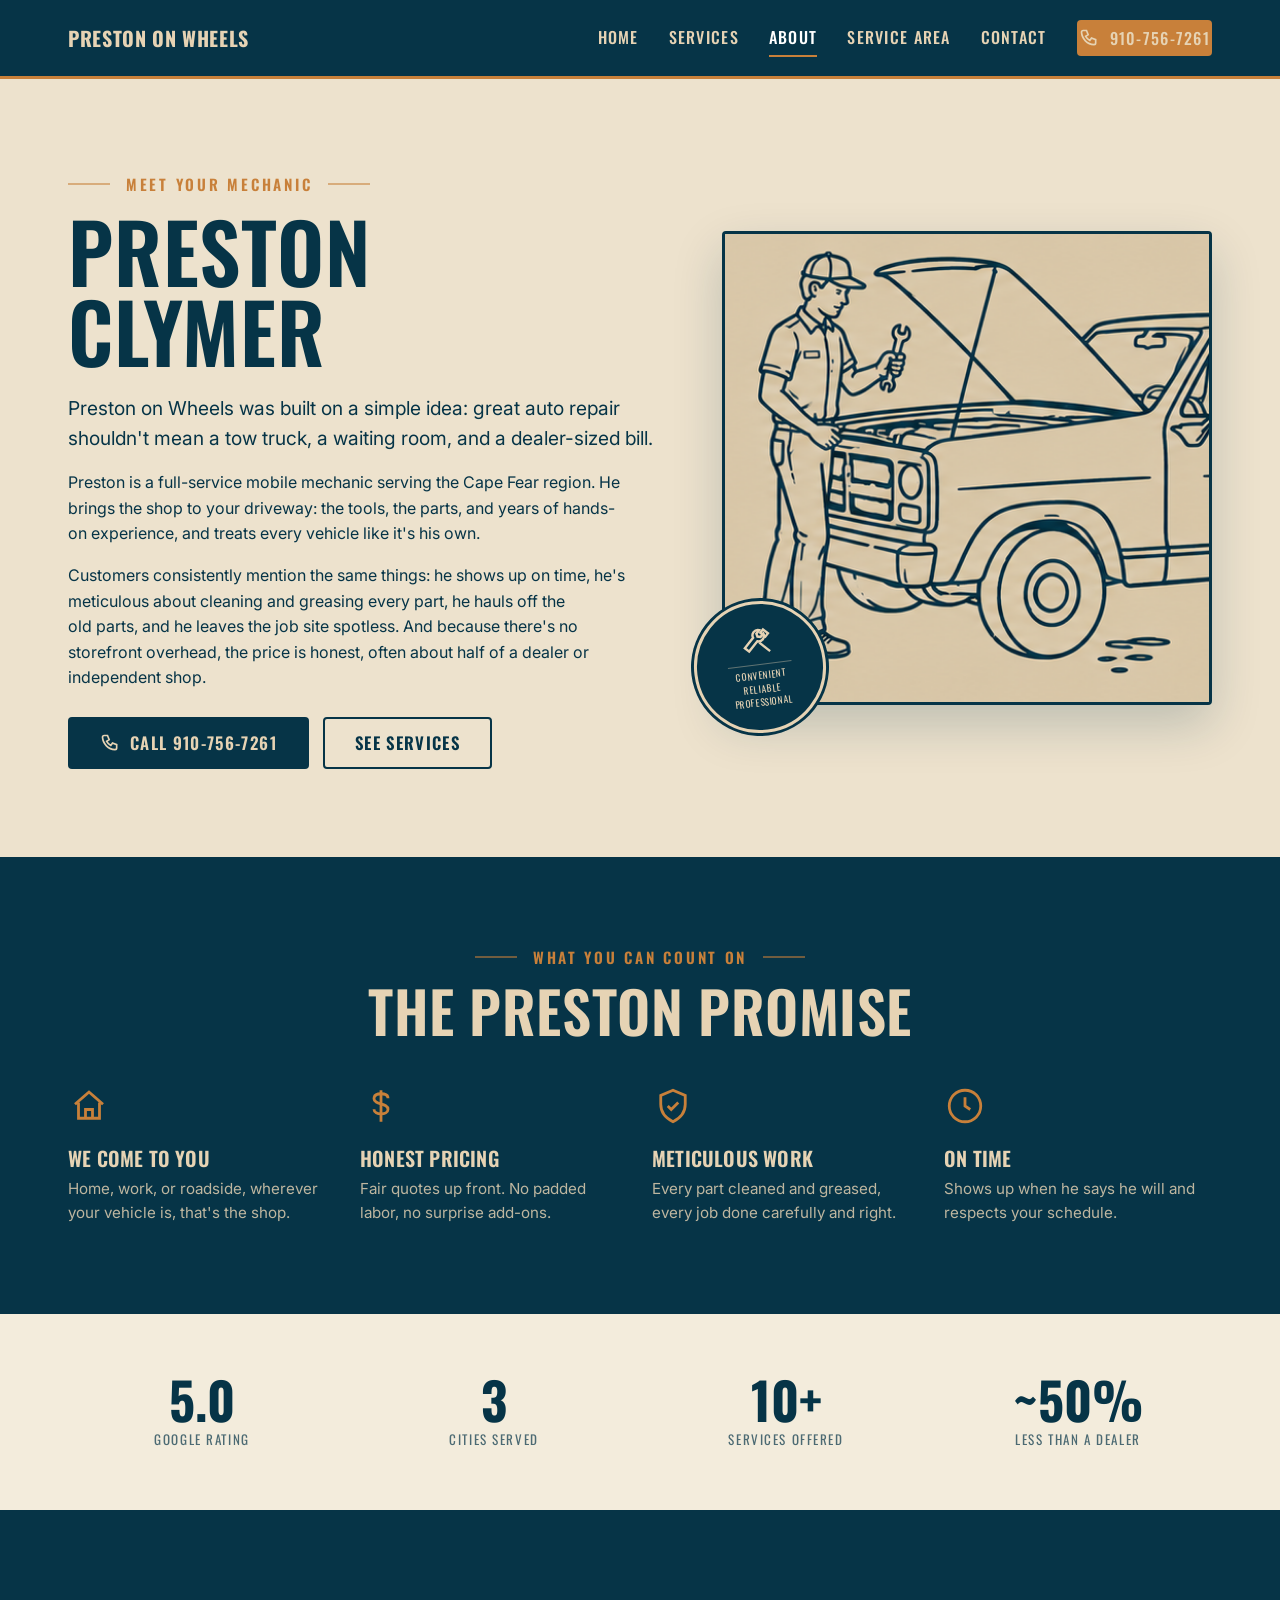
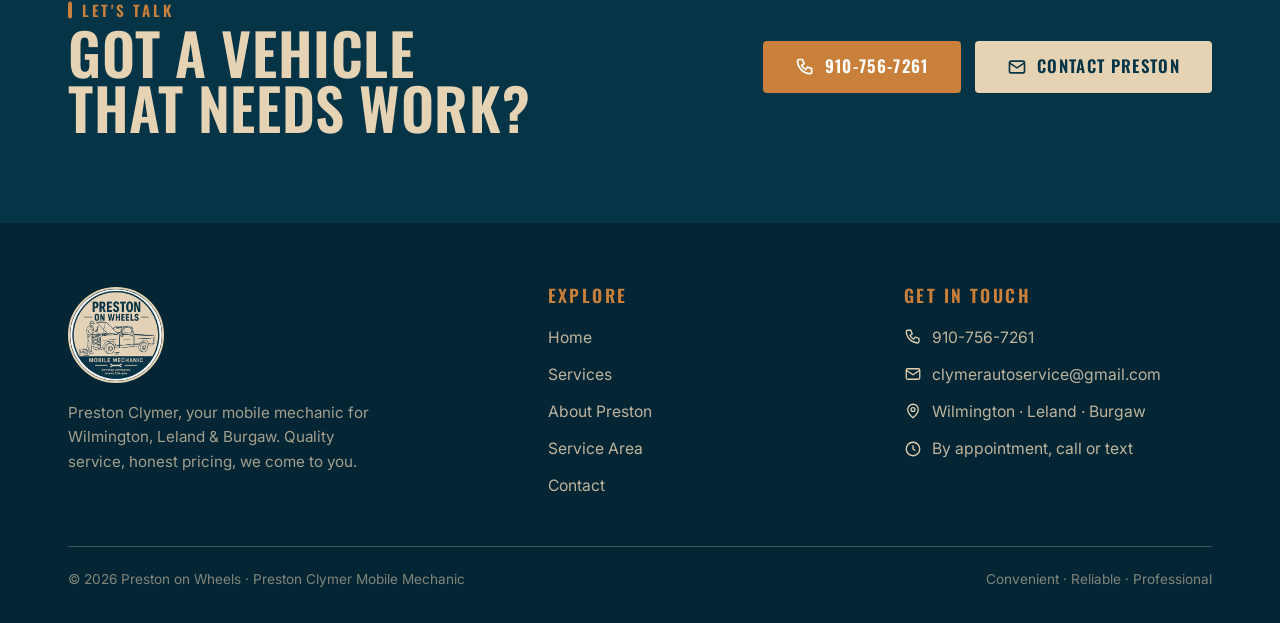
==== commit 73ebea30: "Fix icons, mobile polish, FAQ accordion, map, CTA band redesign - Icons: add stroke:currentColor/fil" ====
--- a/about.html
+++ b/about.html
@@ -83,7 +83,7 @@
 <section class="section section--navy cta-band">
   <div class="container cta-band__inner reveal">
     <div>
-      <span class="eyebrow eyebrow--amber both">Let's talk</span>
+      <span class="eyebrow eyebrow--amber eyebrow--bar">Let's talk</span>
       <h2 class="section-title">Got a vehicle<br/>that needs work?</h2>
     </div>
     <div class="cta-band__actions">
--- a/styles.css
+++ b/styles.css
@@ -92,6 +92,9 @@
 }
 .eyebrow--center { display: flex; justify-content: center; }
 .eyebrow--amber { color: var(--amber); }
+/* bar variant: left-side accent line, used in CTA bands instead of flanking rules */
+.eyebrow--bar { padding-left: 14px; position: relative; }
+.eyebrow--bar::before { content: ""; position: absolute; left: 0; top: 50%; transform: translateY(-50%); width: 4px; height: 70%; background: currentColor; border-radius: 2px; }
 
 /* ---------- buttons ---------- */
 .btn {
@@ -102,7 +105,7 @@
   cursor: pointer; transition: transform .15s ease, background .2s ease, color .2s ease, box-shadow .2s ease;
   line-height: 1; white-space: nowrap;
 }
-.btn svg { width: 20px; height: 20px; }
+.btn svg { width: 20px; height: 20px; stroke: currentColor; fill: none; stroke-width: 2; }
 .btn--navy { background: var(--navy); color: var(--cream); }
 .btn--navy:hover { background: var(--navy-900); transform: translateY(-2px); }
 .btn--cream { background: var(--cream); color: var(--navy); }
@@ -135,7 +138,8 @@
 .nav__links a[aria-current="page"] { color: #fff; }
 .nav__phone { display: inline-flex; align-items: center; gap: 11px; white-space: nowrap; padding: 13px 32px; letter-spacing: 0.04em; }
 .nav__phone svg { flex: none; }
-.nav__toggle { display: none; background: none; border: 0; color: var(--cream); cursor: pointer; }
+.nav__toggle { display: none; background: none; border: 0; color: var(--cream); cursor: pointer; padding: 6px; }
+.nav__toggle svg { stroke: currentColor; fill: none; stroke-width: 2; }
 
 /* ---------- footer ---------- */
 .footer { background: var(--navy-900); color: var(--cream); padding: 64px 0 32px; position: relative; z-index: 1; }
@@ -159,7 +163,7 @@
   box-shadow: 0 0 0 3px var(--navy);
   text-align: center; gap: 4px; padding: 10px;
 }
-.emblem svg { width: 36px; height: 36px; color: var(--cream); }
+.emblem svg { width: 36px; height: 36px; color: var(--cream); stroke: currentColor; fill: none; stroke-width: 1.6; }
 .emblem span { font-family: var(--font-head); font-size: 0.58rem; letter-spacing: 0.07em; line-height: 1.5; text-transform: uppercase; }
 .emblem .rule { width: 60%; height: 1px; background: var(--cream-light, var(--cream)); opacity: .4; }
 
@@ -180,7 +184,7 @@
   background: var(--navy); color: #fff;
   display: grid; place-items: center;
 }
-.svc__ic svg { width: 28px; height: 28px; }
+.svc__ic svg { width: 28px; height: 28px; stroke: currentColor; fill: none; stroke-width: 1.8; }
 .svc__t { font-family: var(--font-head); font-weight: 600; text-transform: uppercase; letter-spacing: 0.04em; font-size: 1.15rem; line-height: 1; }
 .svc__d { font-size: 0.86rem; color: rgba(6,52,71,0.66); margin-top: 4px; }
 
@@ -191,7 +195,7 @@
   padding: 30px; display: flex; flex-direction: column; gap: 16px; position: relative;
 }
 .review__stars { display: flex; gap: 3px; color: var(--amber); }
-.review__stars svg { width: 20px; height: 20px; }
+.review__stars svg { width: 20px; height: 20px; fill: currentColor; stroke: none; }
 .review__body { font-size: 0.98rem; line-height: 1.62; }
 .review__who { display: flex; align-items: center; gap: 12px; margin-top: auto; }
 .review__avatar { width: 42px; height: 42px; border-radius: 50%; background: var(--navy); color: var(--cream); display: grid; place-items: center; font-family: var(--font-head); font-weight: 700; font-size: 1.05rem; }
@@ -215,6 +219,11 @@
 }
 .faq details[open] summary::after { transform: translateY(-50%) rotate(45deg); }
 .faq p { padding: 0 48px 28px 0; opacity: 0.85; font-size: 1.02rem; }
+/* open animation — JS handles exclusive close with WAAPI close animation */
+.faq details[open] p { animation: faqIn 0.3s ease; }
+.faq details.faq-closing p { animation: faqOut 0.22s ease forwards; }
+@keyframes faqIn  { from { opacity: 0; transform: translateY(-6px); } to { opacity: 0.85; transform: none; } }
+@keyframes faqOut { from { opacity: 0.85; transform: none; } to { opacity: 0; transform: translateY(-6px); } }
 
 /* ---------- map ---------- */
 .map-wrap { position: relative; border: 3px solid var(--navy); border-radius: var(--radius); overflow: hidden; box-shadow: 0 16px 40px rgba(6,52,71,0.18); }
@@ -304,7 +313,8 @@
 .value p { font-size: 0.96rem; opacity: 0.78; }
 
 /* ---------- reviews head ---------- */
-.reviews-head { display: flex; flex-direction: column; align-items: center; gap: 14px; margin-bottom: 46px; }
+.reviews-head { display: flex; flex-direction: column; align-items: center; gap: 14px; margin-bottom: 46px; text-align: center; }
+.reviews-head .section-title { width: 100%; text-align: center; }
 
 /* ---------- cta band ---------- */
 .cta-band__inner { display: flex; align-items: center; justify-content: space-between; gap: 32px; flex-wrap: wrap; }
@@ -370,7 +380,7 @@
 .contact-list { list-style: none; display: flex; flex-direction: column; gap: 22px; margin-top: 34px; }
 .contact-list li { display: flex; align-items: center; gap: 16px; }
 .contact-list__ic { flex: none; width: 52px; height: 52px; border-radius: 50%; background: var(--navy); color: #fff; display: grid; place-items: center; }
-.contact-list__ic svg { width: 24px; height: 24px; }
+.contact-list__ic svg { width: 24px; height: 24px; stroke: currentColor; fill: none; stroke-width: 1.8; }
 .contact-list__lbl { display: block; font-family: var(--font-head); text-transform: uppercase; letter-spacing: 0.1em; font-size: 0.78rem; opacity: 0.6; }
 .contact-list__val { font-family: var(--font-head); font-size: 1.3rem; font-weight: 600; letter-spacing: 0.02em; }
 a.contact-list__val:hover { color: var(--amber-deep); }
@@ -448,8 +458,9 @@
   /* hero split */
   .hero-split__art { padding: 36px 18px 44px; }
   .hero-logo { width: min(62%, 240px); }
-  .hero-stamps { gap: 8px; }
-  .stamp { font-size: 0.76rem; padding: 6px 12px; }
+  .hero-sub { margin-top: 40px; font-size: 1rem; line-height: 1.55; }
+  .hero-stamps { gap: 8px; justify-content: center; flex-wrap: nowrap; margin-top: 28px; }
+  .stamp { font-size: 0.7rem; padding: 5px 9px; letter-spacing: 0.08em; white-space: nowrap; }
 
   /* hero banner */
   .hero--banner { padding: 44px 0; }
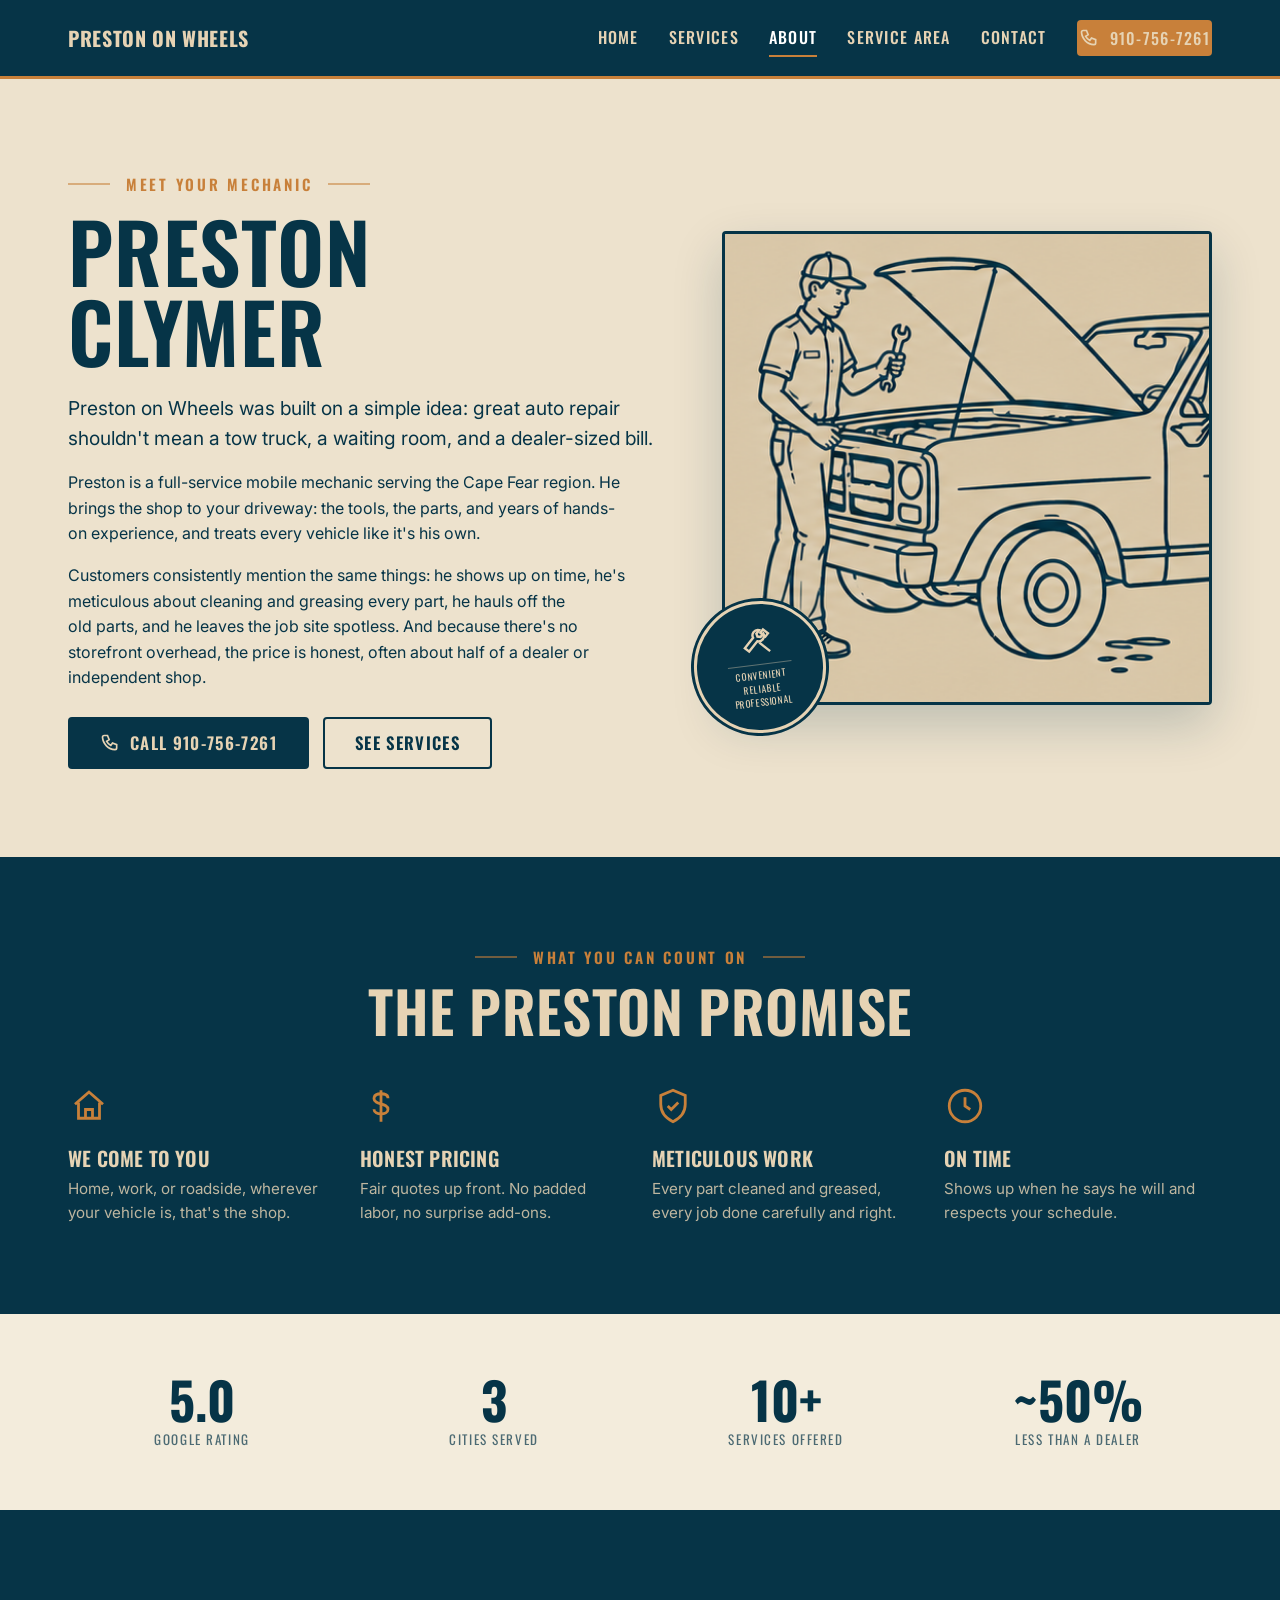
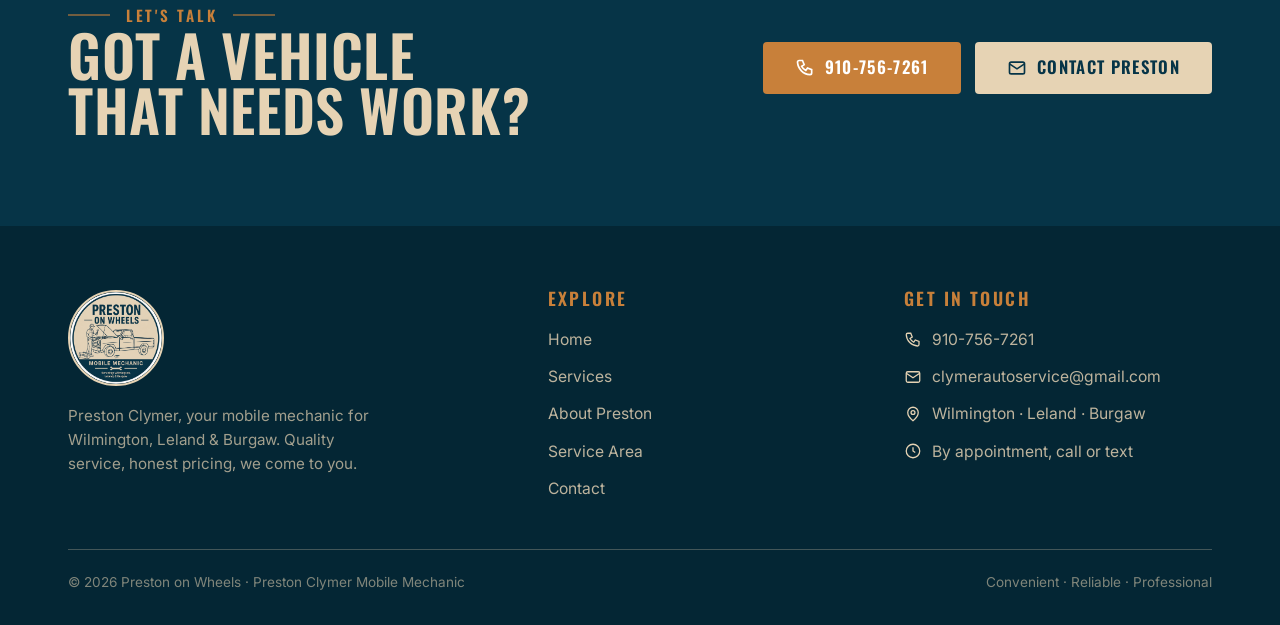
==== commit f3df4ad9: "Eyebrow consistency, remove stamps, fix hero line-height - All eyebrows now use flanking-rules (both" ====
--- a/about.html
+++ b/about.html
@@ -83,7 +83,7 @@
 <section class="section section--navy cta-band">
   <div class="container cta-band__inner reveal">
     <div>
-      <span class="eyebrow eyebrow--amber eyebrow--bar">Let's talk</span>
+      <span class="eyebrow eyebrow--amber both">Let's talk</span>
       <h2 class="section-title">Got a vehicle<br/>that needs work?</h2>
     </div>
     <div class="cta-band__actions">
--- a/styles.css
+++ b/styles.css
@@ -92,9 +92,6 @@
 }
 .eyebrow--center { display: flex; justify-content: center; }
 .eyebrow--amber { color: var(--amber); }
-/* bar variant: left-side accent line, used in CTA bands instead of flanking rules */
-.eyebrow--bar { padding-left: 14px; position: relative; }
-.eyebrow--bar::before { content: ""; position: absolute; left: 0; top: 50%; transform: translateY(-50%); width: 4px; height: 70%; background: currentColor; border-radius: 2px; }
 
 /* ---------- buttons ---------- */
 .btn {
@@ -278,8 +275,6 @@
   background-image: repeating-linear-gradient(45deg, transparent 0 22px, rgba(6,52,71,0.04) 22px 44px);
 }
 .hero-logo { width: min(78%, 460px); height: auto; border-radius: 50%; position: relative; box-shadow: 0 24px 60px rgba(6,52,71,0.28); border: 5px solid var(--navy); }
-.hero-stamps { display: flex; flex-wrap: wrap; gap: 12px; margin-top: 34px; }
-.hero-stamps .stamp { color: var(--cream); }
 
 /* --- EMBLEM --- */
 .hero--emblem { background: var(--cream-bg); padding: 76px 0 90px; text-align: center; overflow: hidden; }
@@ -448,9 +443,13 @@
   .page-head { padding: 44px 0 52px; }
 
   /* scale headings for small viewports */
-  .display { font-size: clamp(2.2rem, 8.5vw, 2.8rem); }
+  /* hero display: vw-driven so each line fills the screen; open line-height for breathing room */
+  .display { font-size: clamp(2.8rem, 16vw, 6rem); line-height: 1.12; letter-spacing: -0.01em; }
   h2.section-title { font-size: clamp(1.75rem, 6.5vw, 2.2rem); }
   h3 { font-size: 1.25rem; }
+
+  /* remove the extra right padding so the heading can use full container width */
+  .hero-split__text .container { padding-right: 18px; }
 
   /* kicker rows stack */
   .kicker-row { flex-direction: column; align-items: flex-start; gap: 16px; }
@@ -459,12 +458,13 @@
   .hero-split__art { padding: 36px 18px 44px; }
   .hero-logo { width: min(62%, 240px); }
   .hero-sub { margin-top: 40px; font-size: 1rem; line-height: 1.55; }
-  .hero-stamps { gap: 8px; justify-content: center; flex-wrap: nowrap; margin-top: 28px; }
-  .stamp { font-size: 0.7rem; padding: 5px 9px; letter-spacing: 0.08em; white-space: nowrap; }
 
   /* hero banner */
   .hero--banner { padding: 44px 0; }
   .hero-banner__emblem { display: none; }
+  /* hero CTA buttons: side-by-side so they don't eat vertical space */
+  .hero-cta { gap: 10px; }
+  .hero-cta .btn { flex: 1; justify-content: center; min-width: 0; font-size: 0.9rem; padding: 13px 12px; }
 
   /* hero emblem */
   .hero--emblem { padding: 48px 0 56px; }
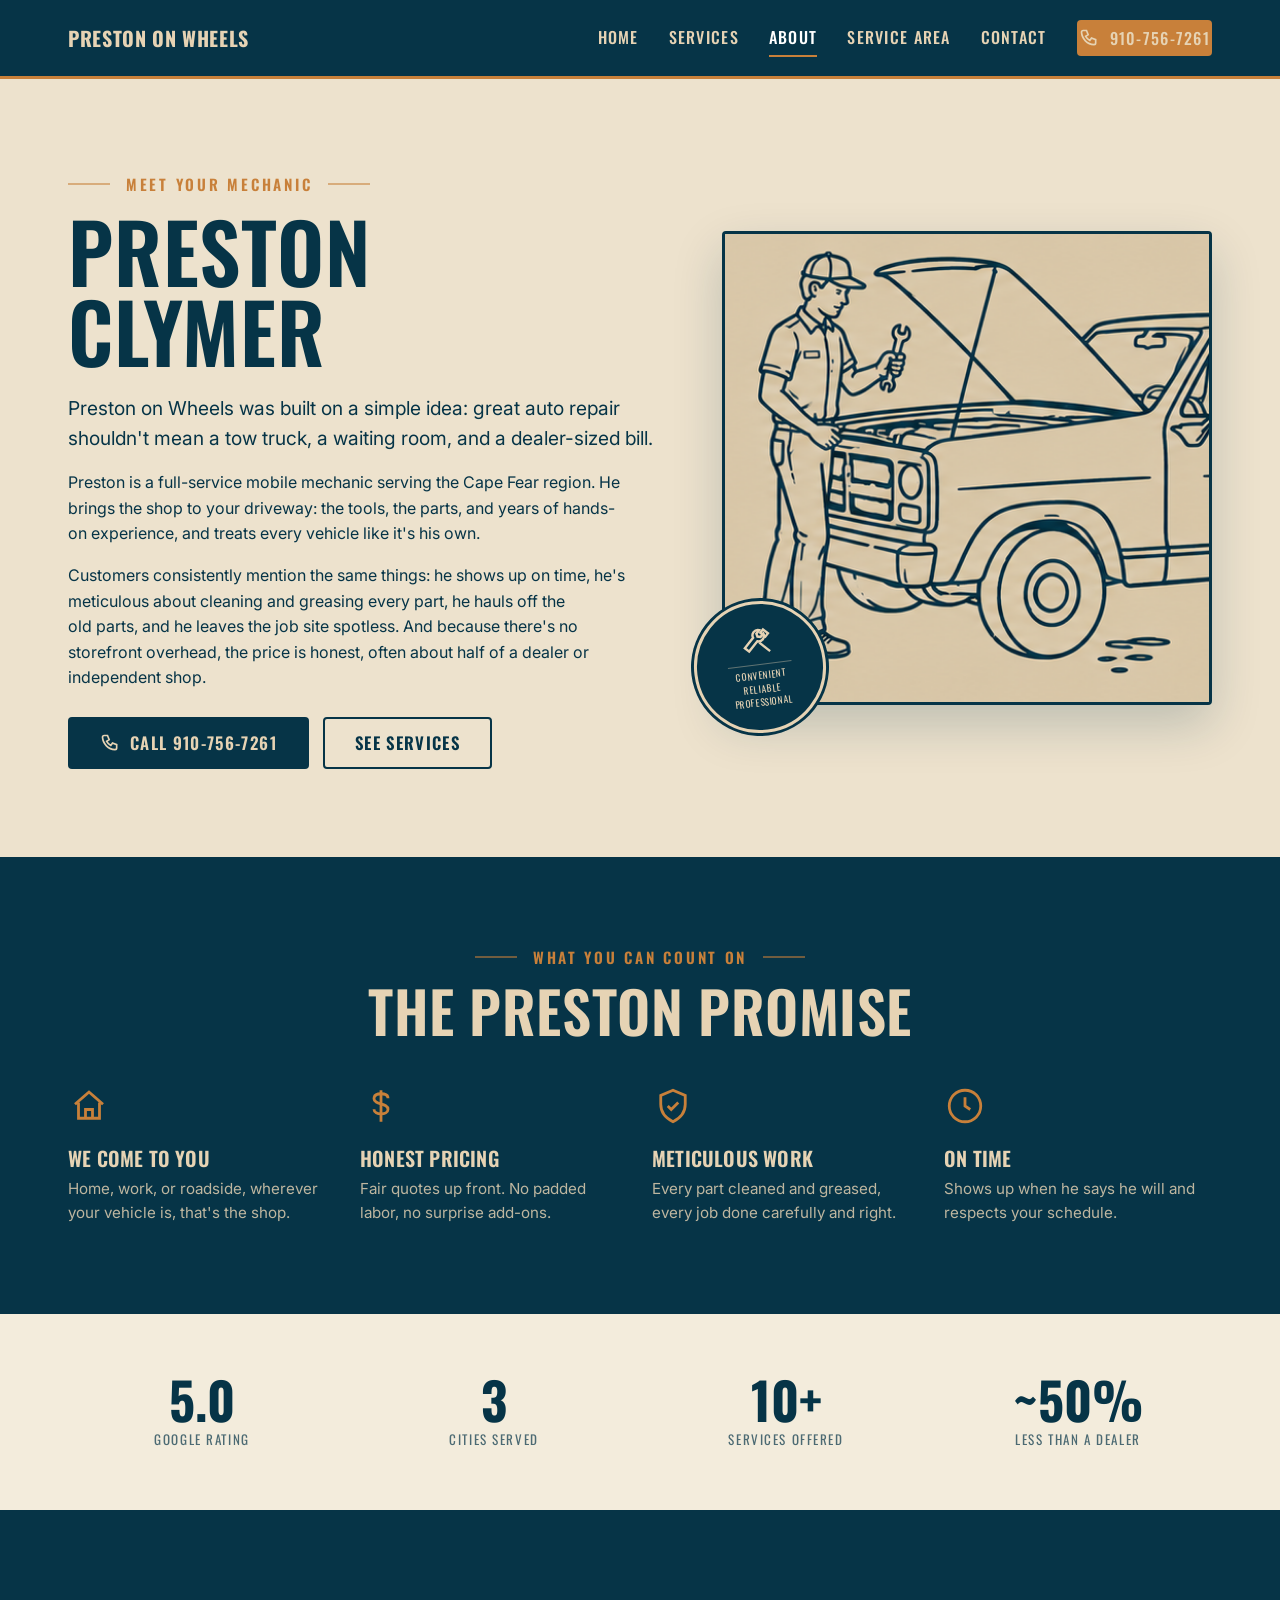
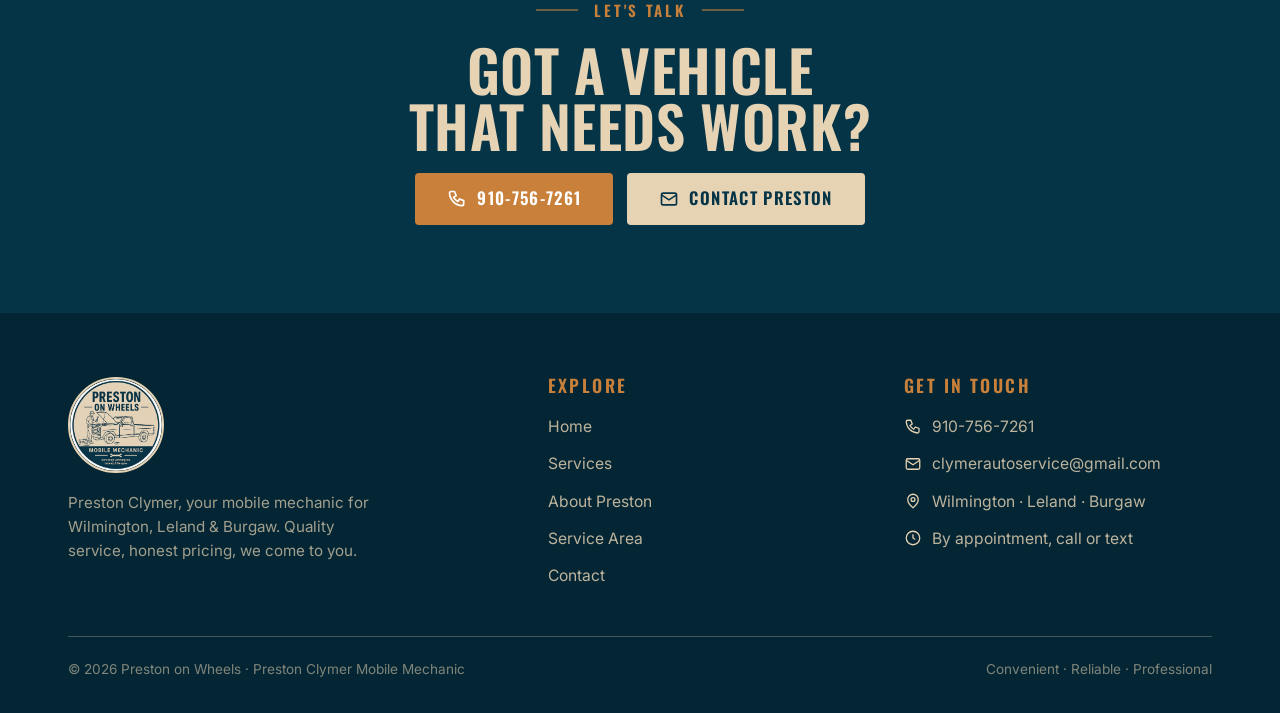
==== commit d5918313: "Eyebrow centering, service carousel, map/layout cleanup - Center all eyebrow labels site-wide (both " ====
--- a/about.html
+++ b/about.html
@@ -82,10 +82,8 @@
 <!-- CTA -->
 <section class="section section--navy cta-band">
   <div class="container cta-band__inner reveal">
-    <div>
-      <span class="eyebrow eyebrow--amber both">Let's talk</span>
-      <h2 class="section-title">Got a vehicle<br/>that needs work?</h2>
-    </div>
+    <span class="eyebrow eyebrow--amber eyebrow--center both">Let's talk</span>
+    <h2 class="section-title">Got a vehicle<br/>that needs work?</h2>
     <div class="cta-band__actions">
       <a class="btn btn--amber" href="tel:9107567261"><svg><use href="assets/icons.svg#i-phone"/></svg> 910-756-7261</a>
       <a class="btn btn--cream" href="contact.html"><svg><use href="assets/icons.svg#i-mail"/></svg> Contact Preston</a>
--- a/styles.css
+++ b/styles.css
@@ -227,7 +227,7 @@
 #map { height: 480px; width: 100%; }
 .leaflet-container { background: var(--cream-deep); font-family: var(--font-body) !important; }
 /* vintage tint on map tiles */
-.map-tiles { filter: sepia(0.45) saturate(0.7) hue-rotate(160deg) brightness(0.98) contrast(0.95); }
+.map-tiles { filter: none; }
 .area-legend { display: flex; flex-wrap: wrap; gap: 22px; margin-top: 22px; }
 .area-legend .city { display: flex; align-items: center; gap: 10px; font-family: var(--font-head); text-transform: uppercase; letter-spacing: 0.06em; font-weight: 500; }
 .area-legend .dot { width: 16px; height: 16px; border-radius: 50%; background: var(--amber); border: 2px solid var(--navy); }
@@ -312,9 +312,38 @@
 .reviews-head .section-title { width: 100%; text-align: center; }
 
 /* ---------- cta band ---------- */
-.cta-band__inner { display: flex; align-items: center; justify-content: space-between; gap: 32px; flex-wrap: wrap; }
-.cta-band__actions { display: flex; gap: 14px; flex-wrap: wrap; }
-.area-blurb { max-width: 34ch; opacity: 0.82; align-self: center; }
+.cta-band__inner { display: flex; flex-direction: column; align-items: center; text-align: center; gap: 20px; }
+.cta-band__actions { display: flex; gap: 14px; flex-wrap: wrap; justify-content: center; }
+.area-blurb { max-width: 34ch; opacity: 0.82; }
+
+/* ---------- service carousel (home page only) ---------- */
+.svc-carousel { max-width: 640px; margin: 0 auto; }
+.svc-carousel__track {
+  position: relative; border-radius: var(--radius); overflow: hidden;
+  border: 3px solid var(--navy); box-shadow: 0 16px 40px rgba(6,52,71,0.18);
+  aspect-ratio: 4/3;
+}
+.svc-slide { position: absolute; inset: 0; opacity: 0; transition: opacity 0.6s ease; }
+.svc-slide.active { opacity: 1; }
+.svc-slide img { width: 100%; height: 100%; object-fit: cover; display: block; }
+.svc-slide__overlay {
+  position: absolute; bottom: 0; left: 0; right: 0;
+  background: linear-gradient(to top, rgba(6,52,71,0.92) 0%, rgba(6,52,71,0.05) 100%);
+  padding: 48px 32px 30px; display: flex; align-items: center; gap: 18px;
+}
+.svc-slide__overlay .svc__ic { flex: none; }
+.svc-slide__name {
+  font-family: var(--font-head); color: #fff; text-transform: uppercase;
+  letter-spacing: 0.04em; line-height: 1; font-size: clamp(1.4rem, 4vw, 2.2rem);
+}
+.svc-carousel__dots { display: flex; justify-content: center; gap: 10px; margin-top: 20px; }
+.svc-dot {
+  width: 10px; height: 10px; border-radius: 50%;
+  background: var(--line); border: 2px solid var(--navy);
+  cursor: pointer; padding: 0; transition: background .2s, transform .2s;
+}
+.svc-dot.active { background: var(--amber); transform: scale(1.25); }
+.svc-carousel__cta { text-align: center; margin-top: 28px; }
 
 /* ---------- page header ---------- */
 .page-head { padding: 70px 0 76px; }
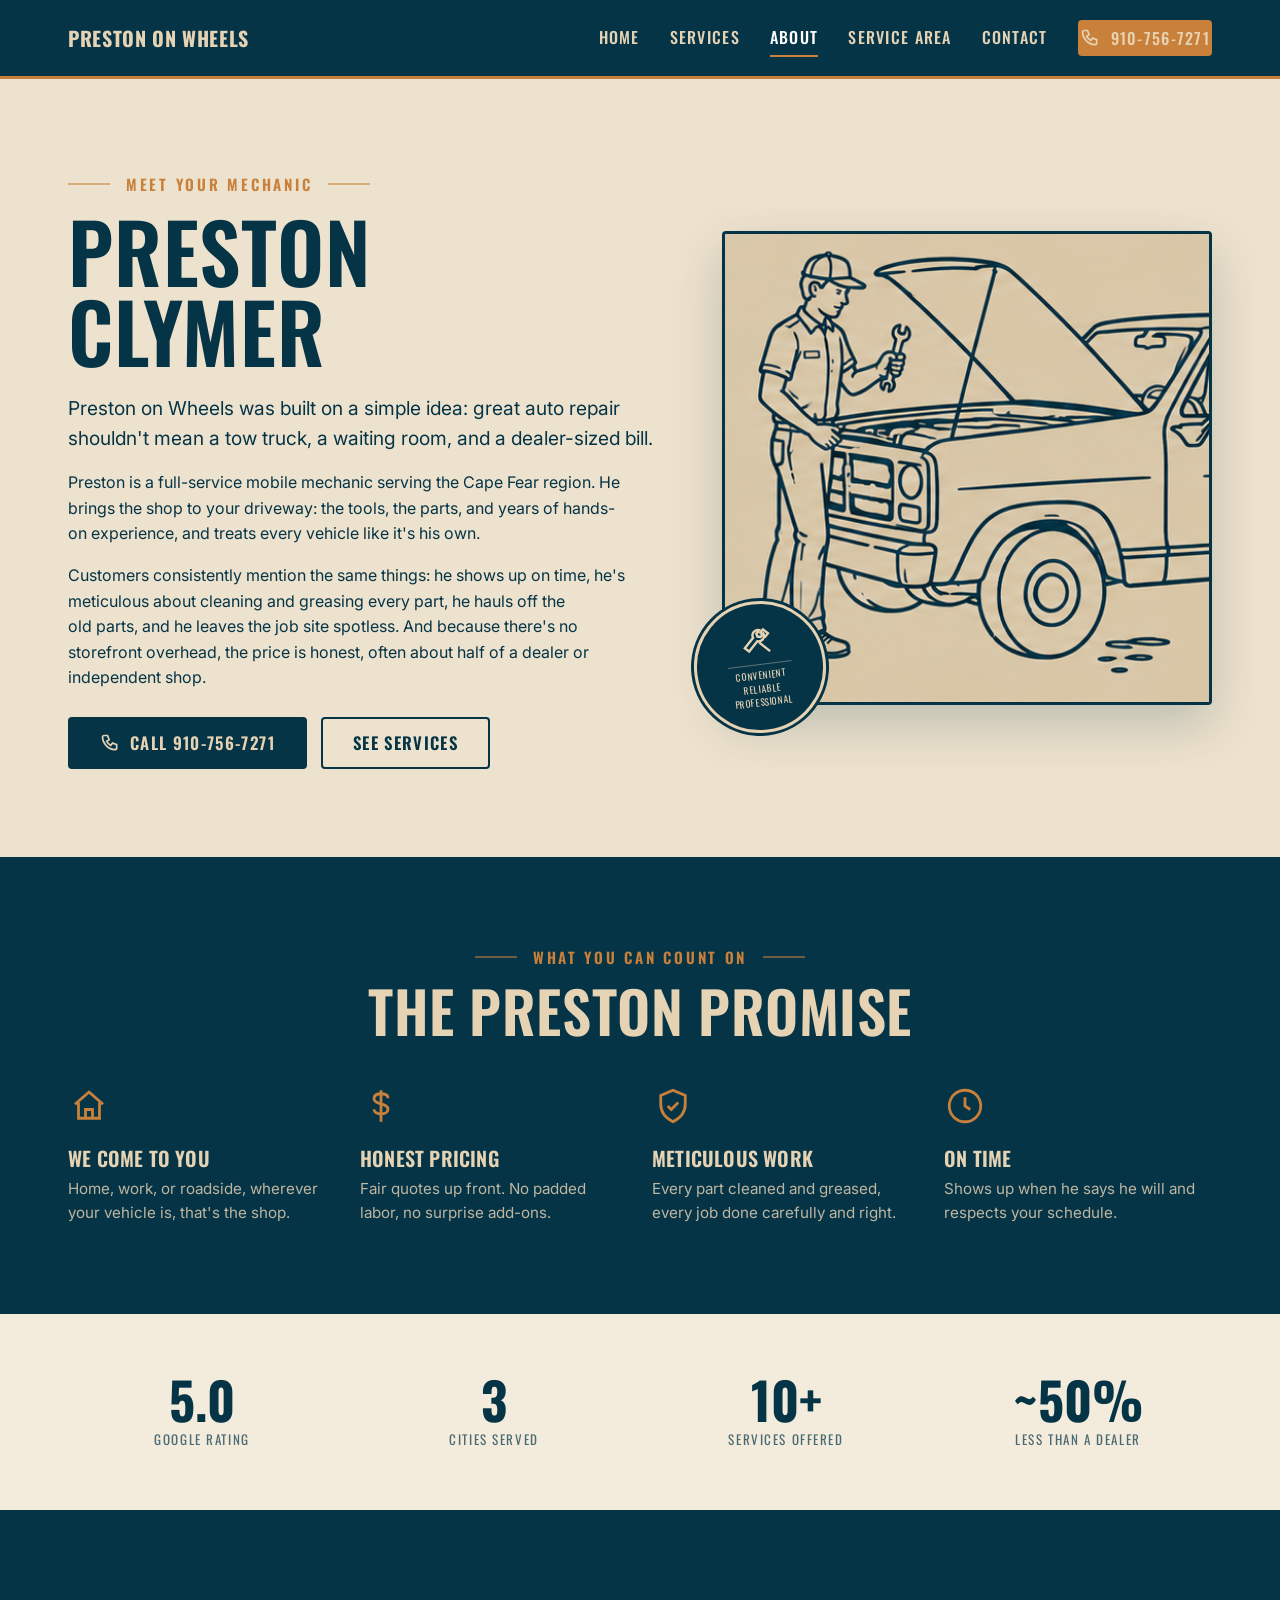
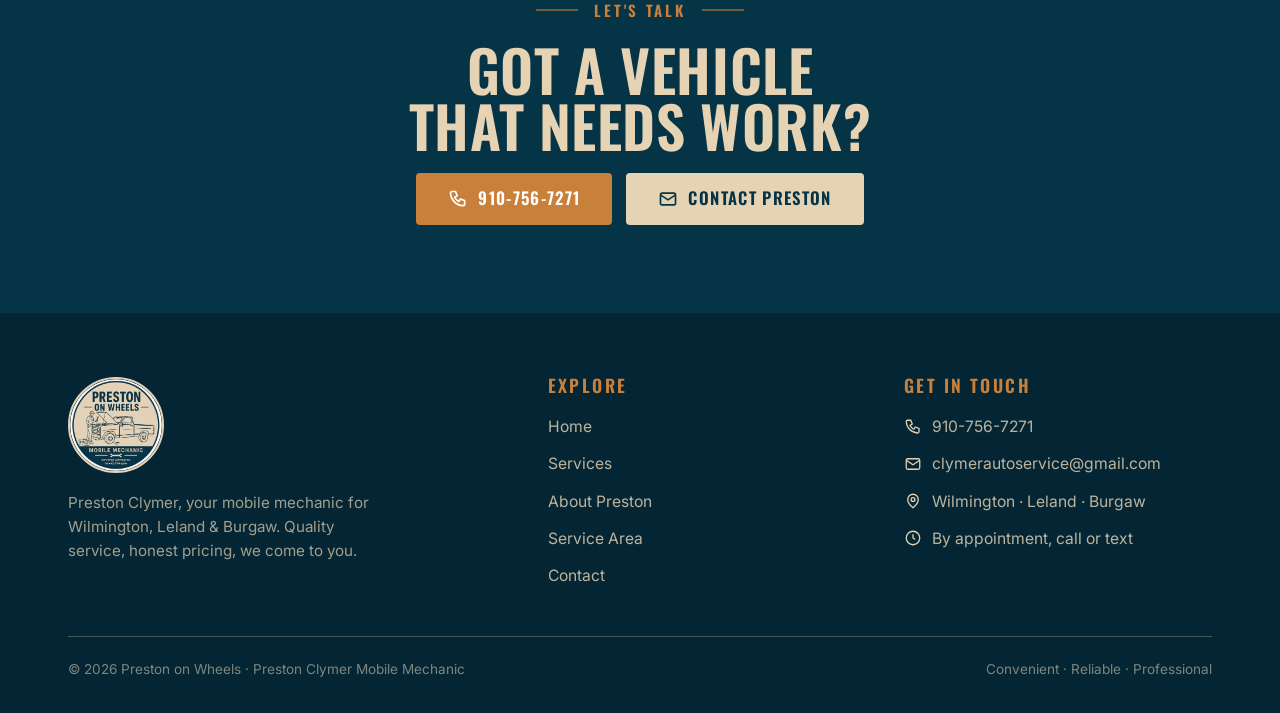
==== commit ac241bfb: "Update phone number to 910-756-7271 site-wide https://claude.ai/code/session_01V6VKyZibST5vnEFoboZUK" ====
--- a/about.html
+++ b/about.html
@@ -23,7 +23,7 @@
       <a href="about.html" aria-current="page">About</a>
       <a href="index.html#area">Service Area</a>
       <a href="contact.html">Contact</a>
-      <a class="btn btn--amber nav__phone" href="tel:9107567261"><svg><use href="assets/icons.svg#i-phone"/></svg> 910-756-7261</a>
+      <a class="btn btn--amber nav__phone" href="tel:9107567271"><svg><use href="assets/icons.svg#i-phone"/></svg> 910-756-7271</a>
     </nav>
   </div>
 </header>
@@ -38,7 +38,7 @@
       <p>Preston is a full-service mobile mechanic serving the Cape Fear region. He brings the shop to your driveway: the tools, the parts, and years of hands-on experience, and treats every vehicle like it's his own.</p>
       <p>Customers consistently mention the same things: he shows up on time, he's meticulous about cleaning and greasing every part, he hauls off the old parts, and he leaves the job site spotless. And because there's no storefront overhead, the price is honest, often about half of a dealer or independent shop.</p>
       <div class="about-cta">
-        <a class="btn btn--navy" href="tel:9107567261"><svg><use href="assets/icons.svg#i-phone"/></svg> Call 910-756-7261</a>
+        <a class="btn btn--navy" href="tel:9107567271"><svg><use href="assets/icons.svg#i-phone"/></svg> Call 910-756-7271</a>
         <a class="btn btn--outline on-cream" href="services.html">See Services</a>
       </div>
     </div>
@@ -85,7 +85,7 @@
     <span class="eyebrow eyebrow--amber eyebrow--center both">Let's talk</span>
     <h2 class="section-title">Got a vehicle<br/>that needs work?</h2>
     <div class="cta-band__actions">
-      <a class="btn btn--amber" href="tel:9107567261"><svg><use href="assets/icons.svg#i-phone"/></svg> 910-756-7261</a>
+      <a class="btn btn--amber" href="tel:9107567271"><svg><use href="assets/icons.svg#i-phone"/></svg> 910-756-7271</a>
       <a class="btn btn--cream" href="contact.html"><svg><use href="assets/icons.svg#i-mail"/></svg> Contact Preston</a>
     </div>
   </div>
@@ -111,7 +111,7 @@
       <div>
         <h4>Get In Touch</h4>
         <ul class="footer__contact">
-          <li><a href="tel:9107567261"><svg><use href="assets/icons.svg#i-phone"/></svg> 910-756-7261</a></li>
+          <li><a href="tel:9107567271"><svg><use href="assets/icons.svg#i-phone"/></svg> 910-756-7271</a></li>
           <li><a href="mailto:clymerautoservice@gmail.com"><svg><use href="assets/icons.svg#i-mail"/></svg> clymerautoservice@gmail.com</a></li>
           <li><svg><use href="assets/icons.svg#i-pin"/></svg> Wilmington · Leland · Burgaw</li>
           <li><svg><use href="assets/icons.svg#i-clock"/></svg> By appointment, call or text</li>
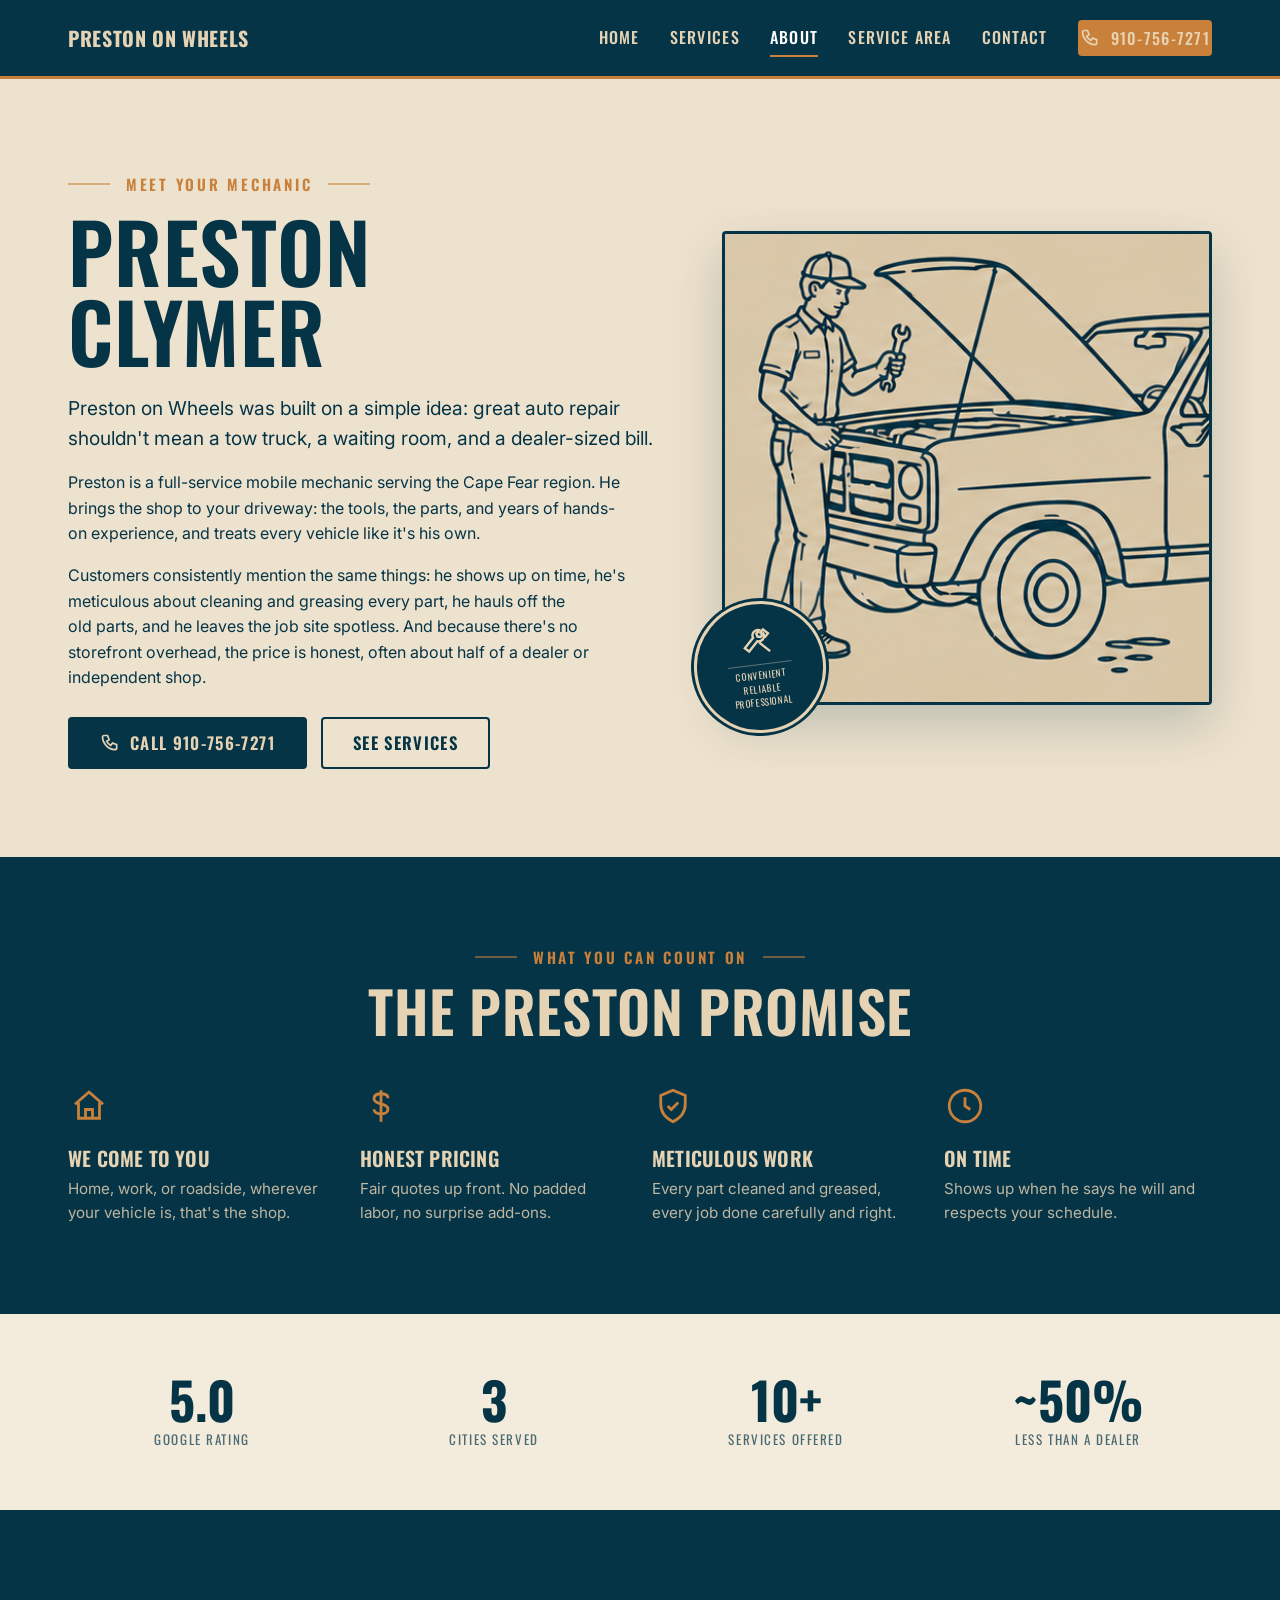
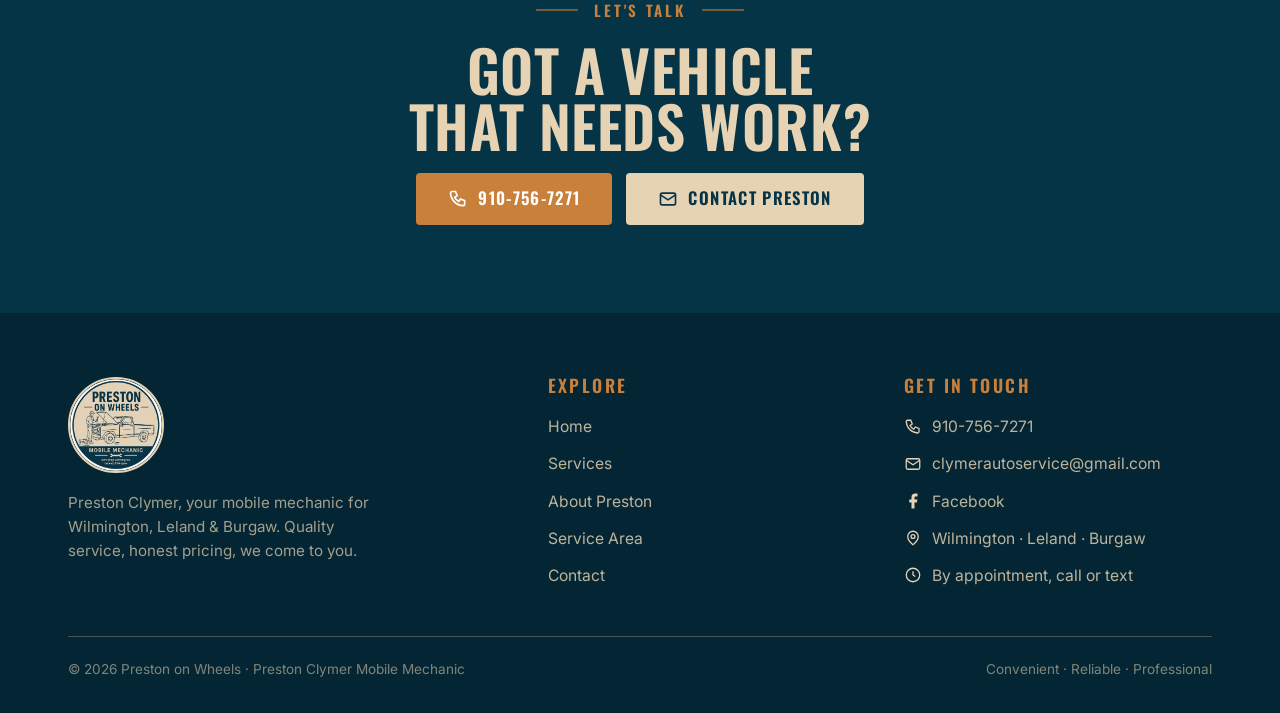
==== commit e0ddd4cc: "Real photos in hero carousel, map pins, FAQ & footer updates - Replace hero logo with rotating photo" ====
--- a/about.html
+++ b/about.html
@@ -113,6 +113,7 @@
         <ul class="footer__contact">
           <li><a href="tel:9107567271"><svg><use href="assets/icons.svg#i-phone"/></svg> 910-756-7271</a></li>
           <li><a href="mailto:clymerautoservice@gmail.com"><svg><use href="assets/icons.svg#i-mail"/></svg> clymerautoservice@gmail.com</a></li>
+          <li><a href="https://www.facebook.com/p/Preston-on-Wheels-61576012821730/" target="_blank" rel="noopener"><svg width="18" height="18" viewBox="0 0 24 24" style="fill:currentColor;stroke:none;flex:none"><path d="M18 2h-3a5 5 0 0 0-5 5v3H7v4h3v8h4v-8h3l1-4h-4V7a1 1 0 0 1 1-1h3z"/></svg> Facebook</a></li>
           <li><svg><use href="assets/icons.svg#i-pin"/></svg> Wilmington · Leland · Burgaw</li>
           <li><svg><use href="assets/icons.svg#i-clock"/></svg> By appointment, call or text</li>
         </ul>
--- a/styles.css
+++ b/styles.css
@@ -266,15 +266,35 @@
 .hero-split__text .container { padding-right: 48px; }
 .hero-split__text .display { margin-top: 18px; }
 .hero-split__art {
-  background: var(--cream-deep); display: grid; place-items: center; padding: 48px;
-  background-image: radial-gradient(circle at center, var(--cream-soft), var(--cream-deep));
+  background: var(--cream-deep); display: grid; place-items: center; padding: 0;
   position: relative; overflow: hidden;
 }
-.hero-split__art::before {
-  content: ""; position: absolute; inset: 0;
-  background-image: repeating-linear-gradient(45deg, transparent 0 22px, rgba(6,52,71,0.04) 22px 44px);
-}
 .hero-logo { width: min(78%, 460px); height: auto; border-radius: 50%; position: relative; box-shadow: 0 24px 60px rgba(6,52,71,0.28); border: 5px solid var(--navy); }
+
+/* ---------- hero photo carousel ---------- */
+.hero-carousel { position: absolute; inset: 0; }
+.hero-slide { position: absolute; inset: 0; opacity: 0; transition: opacity 0.6s ease; }
+.hero-slide.active { opacity: 1; }
+.hero-slide img { width: 100%; height: 100%; object-fit: cover; display: block; }
+.hero-slide__overlay {
+  position: absolute; bottom: 0; left: 0; right: 0;
+  background: linear-gradient(to top, rgba(6,52,71,0.88) 0%, transparent 60%);
+  padding: 48px 28px 48px;
+}
+.hero-slide__name {
+  font-family: var(--font-head); color: #fff; font-size: clamp(1.2rem, 2.5vw, 2rem);
+  text-transform: uppercase; letter-spacing: 0.06em; line-height: 1; display: block;
+}
+.hero-carousel__dots {
+  position: absolute; bottom: 18px; left: 0; right: 0;
+  display: flex; justify-content: center; gap: 8px; z-index: 5;
+}
+.hero-dot {
+  width: 8px; height: 8px; border-radius: 50%;
+  background: rgba(255,255,255,0.45); border: 1px solid rgba(255,255,255,0.2);
+  cursor: pointer; padding: 0; transition: background .2s, transform .2s;
+}
+.hero-dot.active { background: var(--amber); border-color: var(--amber); transform: scale(1.3); }
 
 /* --- EMBLEM --- */
 .hero--emblem { background: var(--cream-bg); padding: 76px 0 90px; text-align: center; overflow: hidden; }
@@ -439,7 +459,7 @@
 
 @media (max-width: 900px) {
   .hero--split { grid-template-columns: 1fr; min-height: 0; }
-  .hero-split__art { padding: 48px 24px 60px; }
+  .hero-split__art { height: 360px; }
   .hero-banner__inner, .value-row { grid-template-columns: 1fr; }
   .hero-banner__art { margin-top: 20px; }
   .hero-banner__emblem { transform: rotate(-6deg) scale(.85); right: 0; }
@@ -484,7 +504,7 @@
   .kicker-row { flex-direction: column; align-items: flex-start; gap: 16px; }
 
   /* hero split */
-  .hero-split__art { padding: 36px 18px 44px; }
+  .hero-split__art { height: 260px; }
   .hero-logo { width: min(62%, 240px); }
   .hero-sub { margin-top: 40px; font-size: 1rem; line-height: 1.55; }
 
